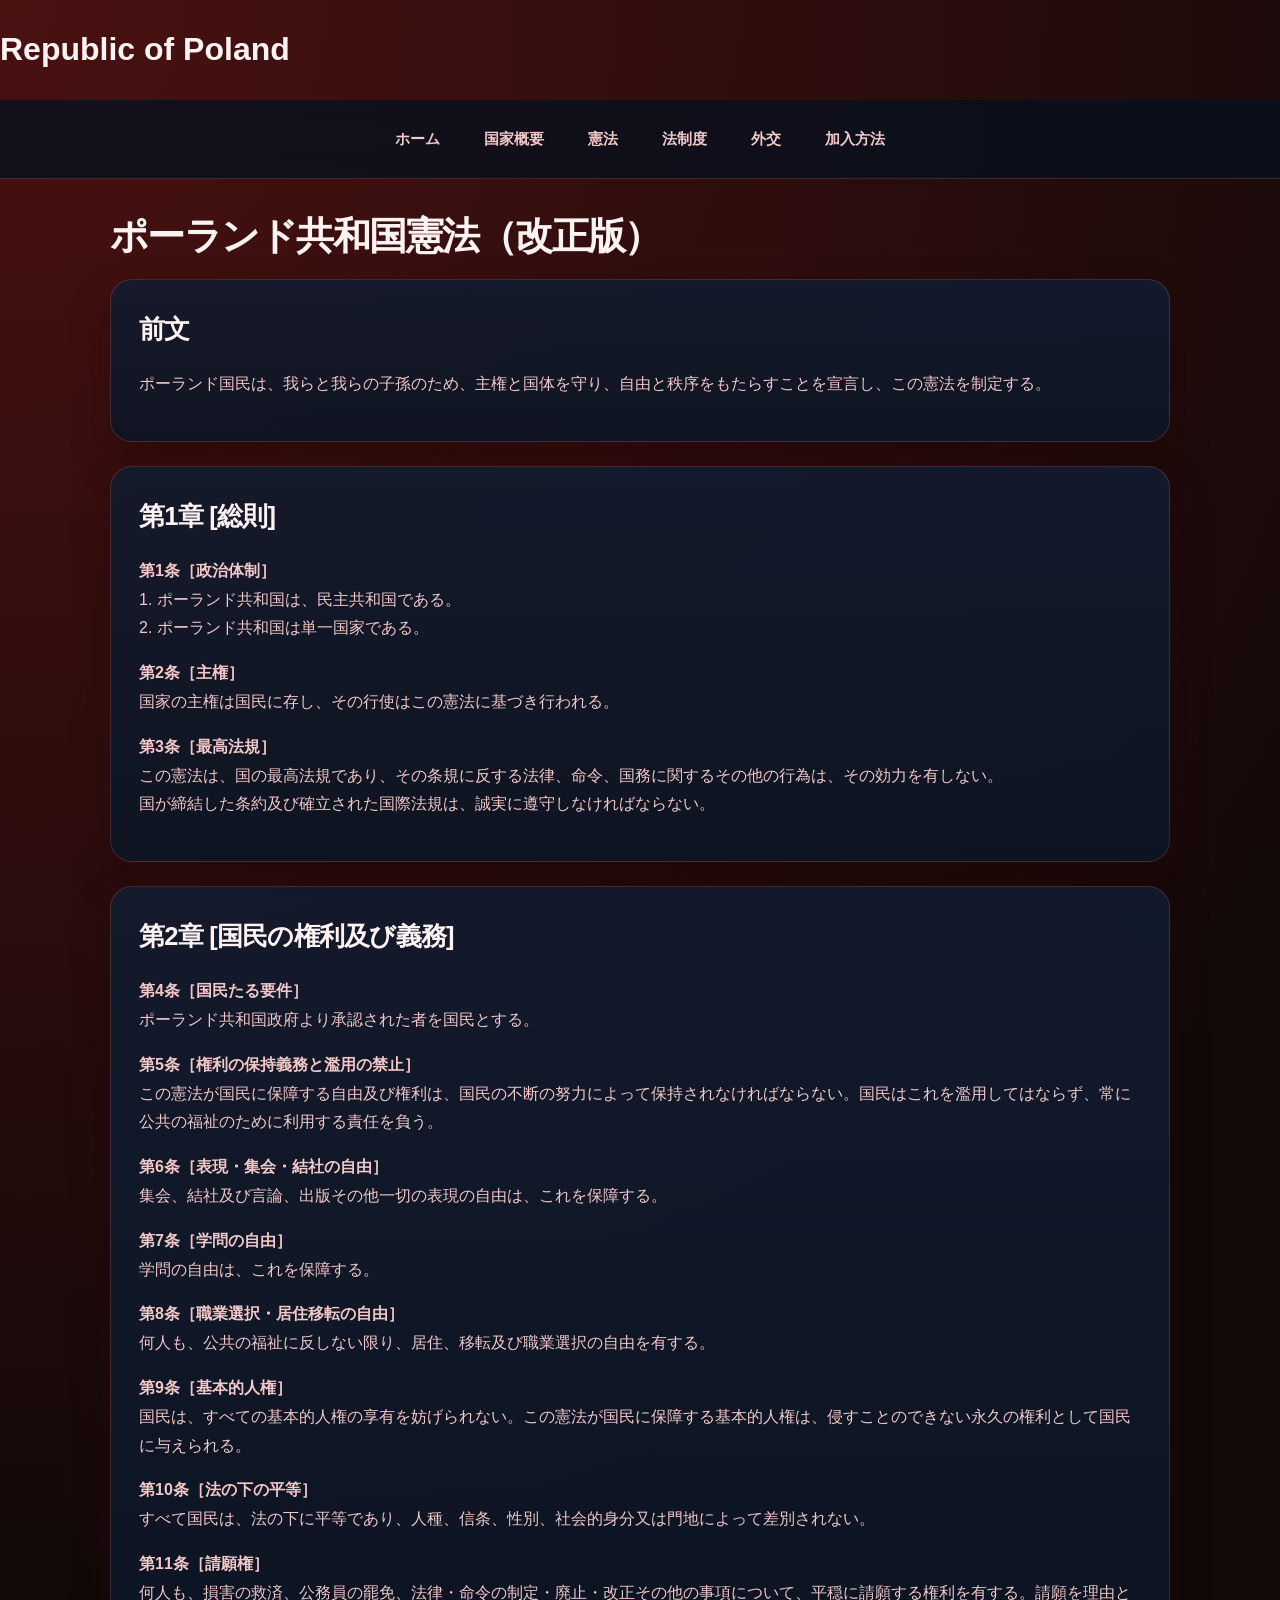
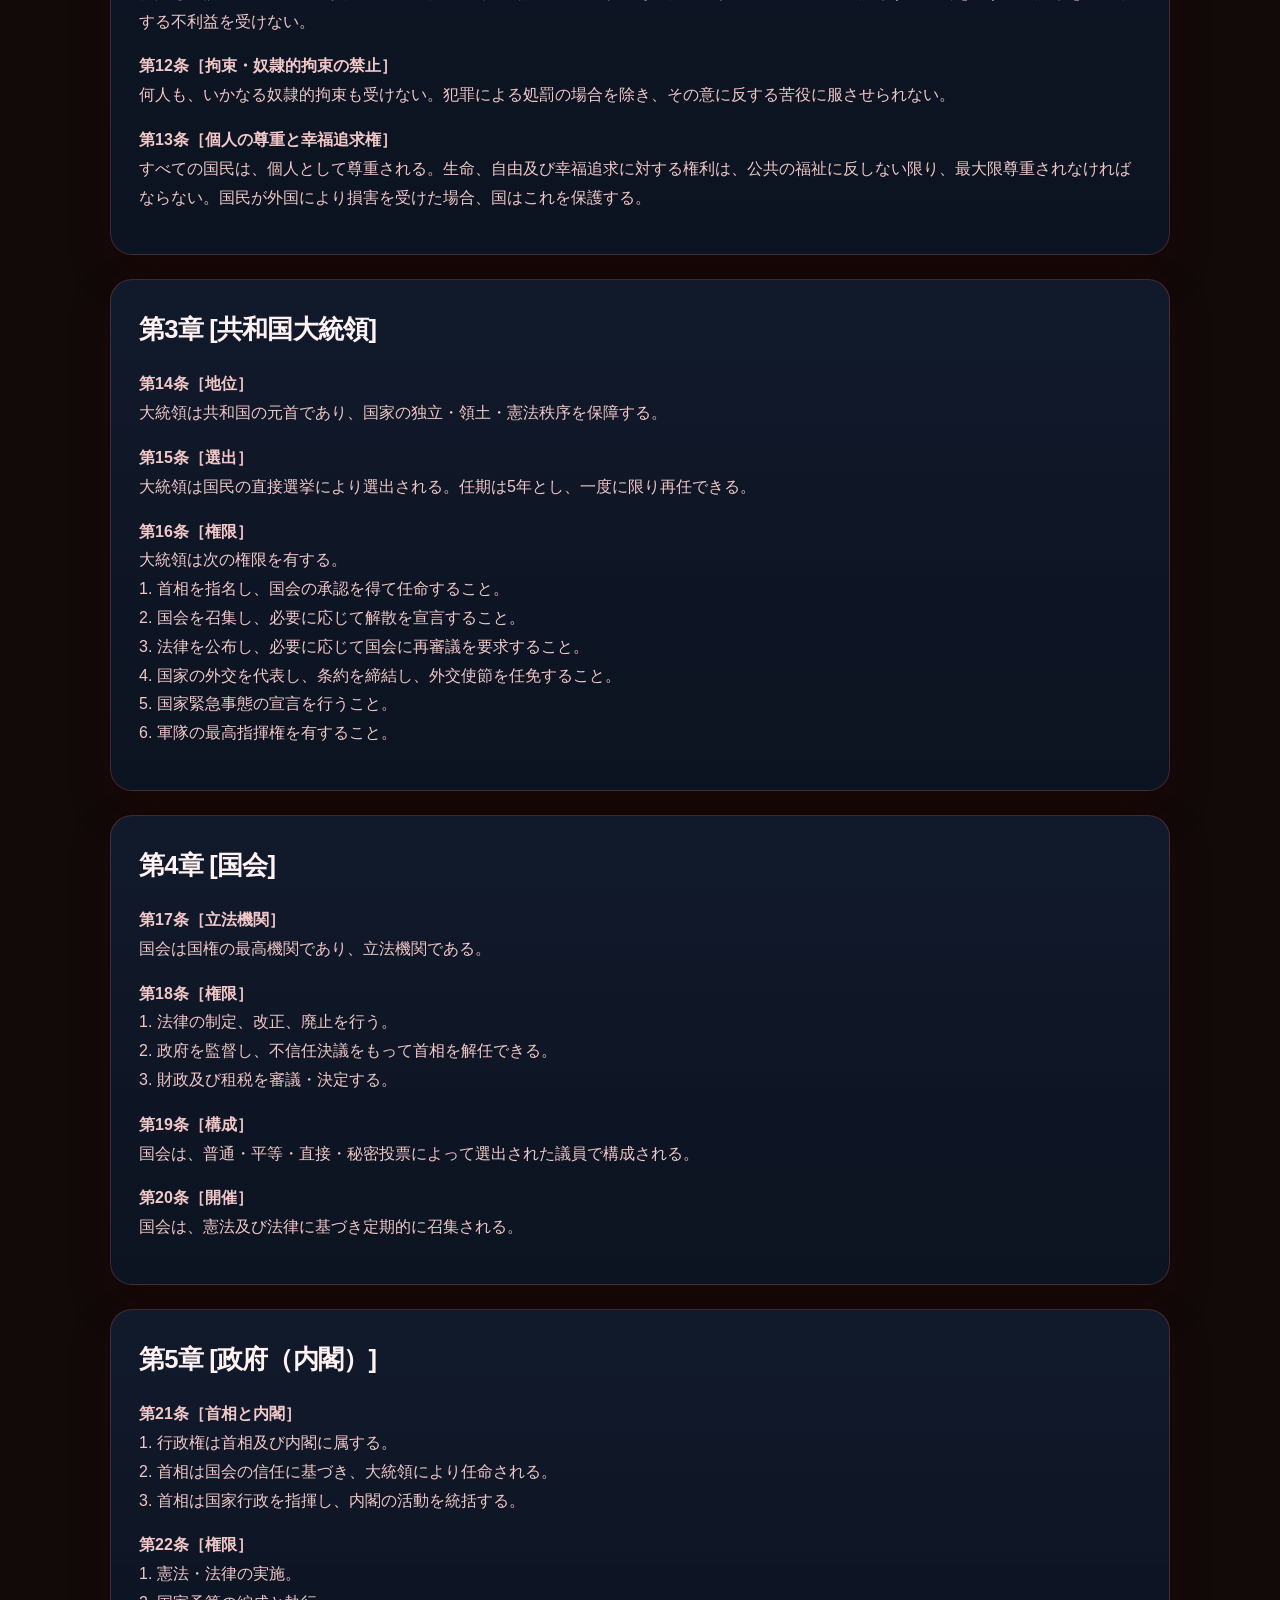
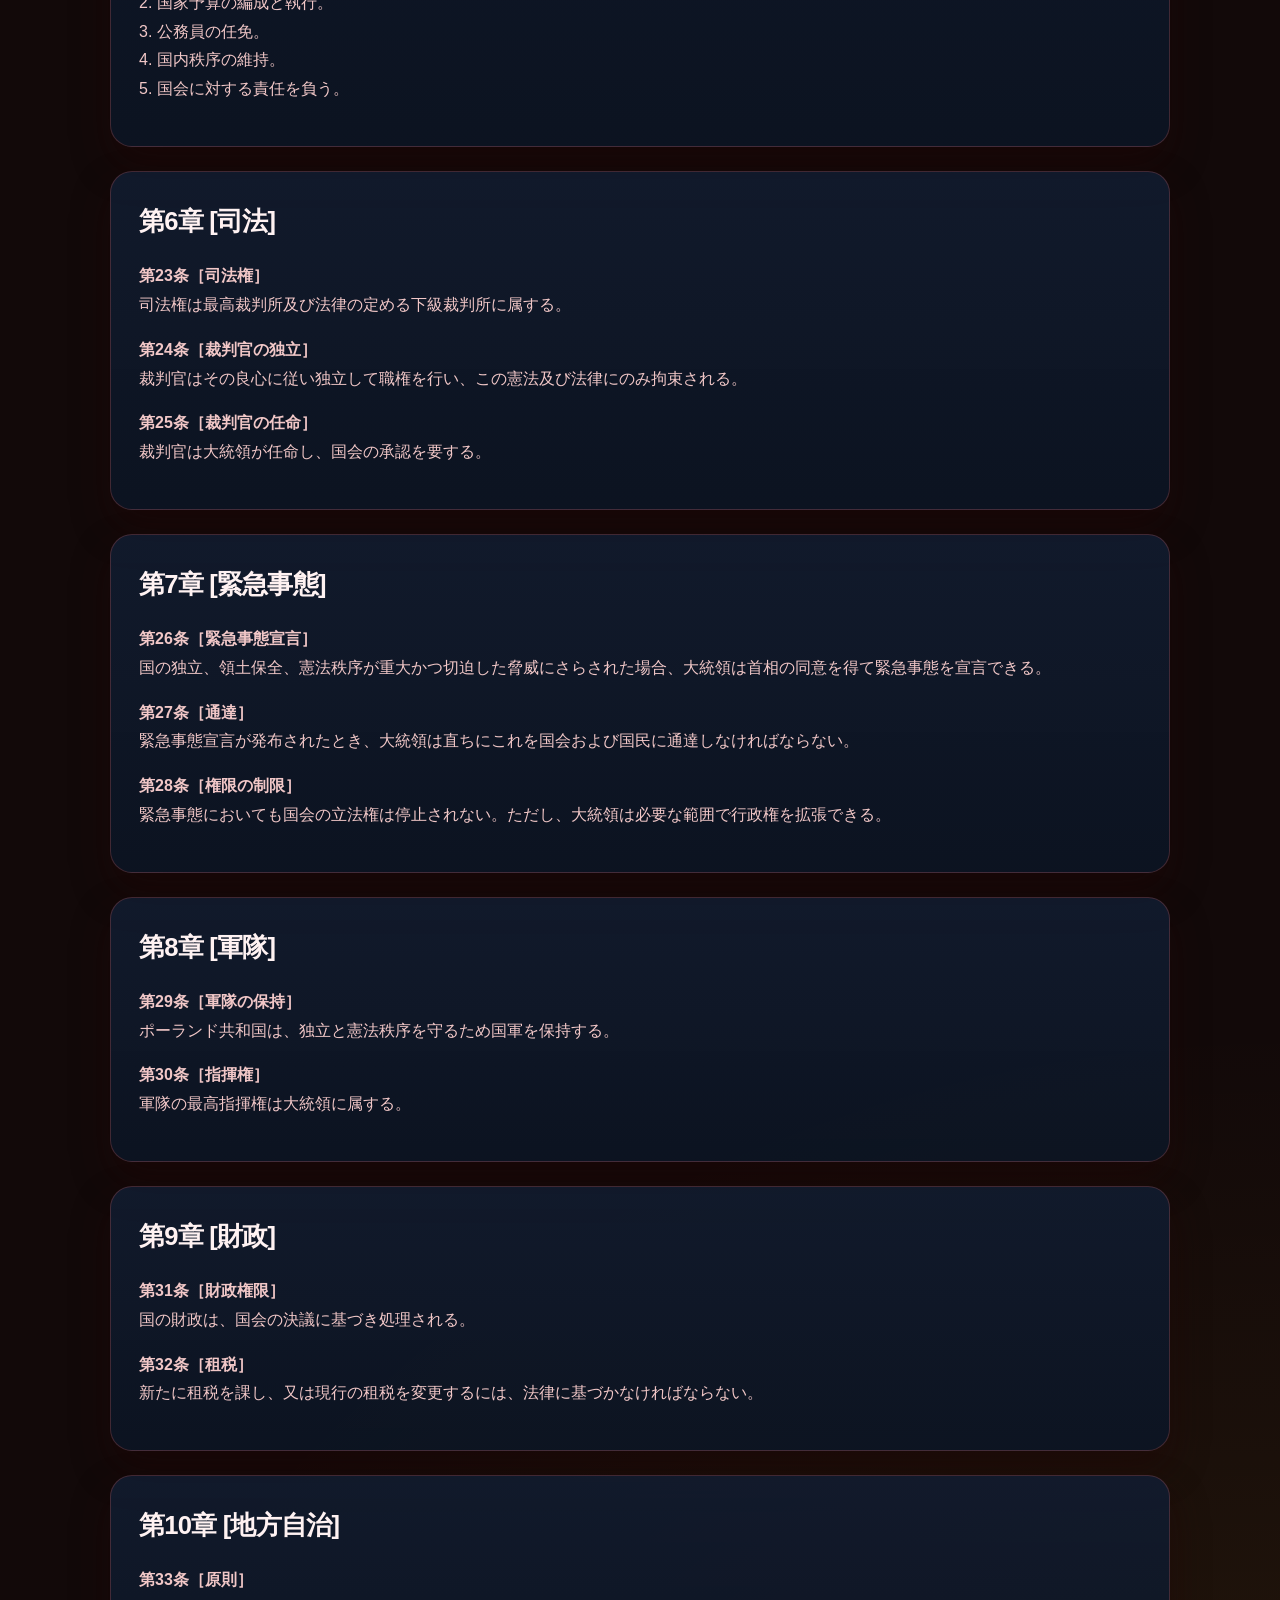
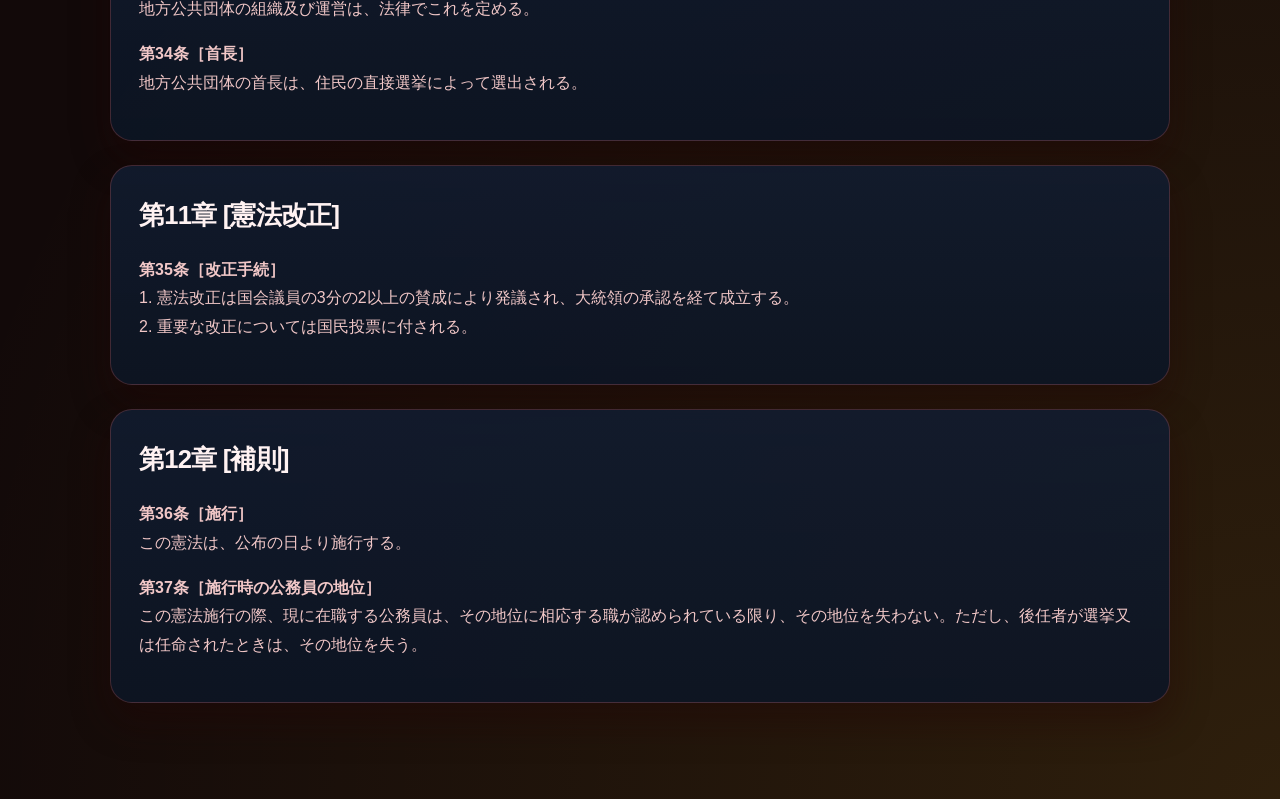
==== constitution.html @ 1cb856f2 "Add files via upload" ====
<!DOCTYPE html>
<html lang="ja">
<head>
  <meta charset="UTF-8" />
  <meta name="viewport" content="width=device-width, initial-scale=1.0" />
  <title>憲法 | Republic of Poland</title>
  <link rel="stylesheet" href="style.css" />
  <meta property="og:title" content="ポーランド共和国 憲法" />
<meta property="og:description" content="ポーランド共和国の憲法を掲載しています。" />
<meta property="og:image" content="https://kingdomofpoland.github.io/official.github.io/header.jpg" />
<meta property="og:url" content="https://kingdomofpoland.github.io/official.github.io/" />
<meta property="og:type" content="website" />

<!-- Twitter / X card -->
<meta name="twitter:card" content="summary_large_image" />
</head>
<body>
  <header>
    <h1>Republic of Poland</h1>
  </header>

  <nav>
    <ul>
      <li><a href="index.html">ホーム</a></li>
      <li><a href="overview.html">国家概要</a></li>
      <li><a href="constitution.html">憲法</a></li>
      <li><a href="law.html">法制度</a></li>
      <li><a href="diplomacy.html">外交</a></li>
      <li><a href="join.html">加入方法</a></li>
    </ul>
  </nav>
<main>
  <h2>ポーランド共和国憲法（改正版）</h2>

  <section>
    <h3>前文</h3>
    <p>ポーランド国民は、我らと我らの子孫のため、主権と国体を守り、自由と秩序をもたらすことを宣言し、この憲法を制定する。</p>
  </section>

  <section>
    <h3>第1章 [総則]</h3>
    <p><strong>第1条［政治体制］</strong><br/>
    1. ポーランド共和国は、民主共和国である。<br/>
    2. ポーランド共和国は単一国家である。</p>

    <p><strong>第2条［主権］</strong><br/>
    国家の主権は国民に存し、その行使はこの憲法に基づき行われる。</p>

    <p><strong>第3条［最高法規］</strong><br/>
    この憲法は、国の最高法規であり、その条規に反する法律、命令、国務に関するその他の行為は、その効力を有しない。<br/>
    国が締結した条約及び確立された国際法規は、誠実に遵守しなければならない。</p>
  </section>

  <section>
    <h3>第2章 [国民の権利及び義務]</h3>

    <p><strong>第4条［国民たる要件］</strong><br/>
    ポーランド共和国政府より承認された者を国民とする。</p>

    <p><strong>第5条［権利の保持義務と濫用の禁止］</strong><br/>
    この憲法が国民に保障する自由及び権利は、国民の不断の努力によって保持されなければならない。国民はこれを濫用してはならず、常に公共の福祉のために利用する責任を負う。</p>

    <p><strong>第6条［表現・集会・結社の自由］</strong><br/>
    集会、結社及び言論、出版その他一切の表現の自由は、これを保障する。</p>

    <p><strong>第7条［学問の自由］</strong><br/>
    学問の自由は、これを保障する。</p>

    <p><strong>第8条［職業選択・居住移転の自由］</strong><br/>
    何人も、公共の福祉に反しない限り、居住、移転及び職業選択の自由を有する。</p>

    <p><strong>第9条［基本的人権］</strong><br/>
    国民は、すべての基本的人権の享有を妨げられない。この憲法が国民に保障する基本的人権は、侵すことのできない永久の権利として国民に与えられる。</p>

    <p><strong>第10条［法の下の平等］</strong><br/>
    すべて国民は、法の下に平等であり、人種、信条、性別、社会的身分又は門地によって差別されない。</p>

    <p><strong>第11条［請願権］</strong><br/>
    何人も、損害の救済、公務員の罷免、法律・命令の制定・廃止・改正その他の事項について、平穏に請願する権利を有する。請願を理由とする不利益を受けない。</p>

    <p><strong>第12条［拘束・奴隷的拘束の禁止］</strong><br/>
    何人も、いかなる奴隷的拘束も受けない。犯罪による処罰の場合を除き、その意に反する苦役に服させられない。</p>

    <p><strong>第13条［個人の尊重と幸福追求権］</strong><br/>
    すべての国民は、個人として尊重される。生命、自由及び幸福追求に対する権利は、公共の福祉に反しない限り、最大限尊重されなければならない。国民が外国により損害を受けた場合、国はこれを保護する。</p>
  </section>

  <section>
    <h3>第3章 [共和国大統領]</h3>

    <p><strong>第14条［地位］</strong><br/>
    大統領は共和国の元首であり、国家の独立・領土・憲法秩序を保障する。</p>

    <p><strong>第15条［選出］</strong><br/>
    大統領は国民の直接選挙により選出される。任期は5年とし、一度に限り再任できる。</p>

    <p><strong>第16条［権限］</strong><br/>
    大統領は次の権限を有する。<br/>
    1. 首相を指名し、国会の承認を得て任命すること。<br/>
    2. 国会を召集し、必要に応じて解散を宣言すること。<br/>
    3. 法律を公布し、必要に応じて国会に再審議を要求すること。<br/>
    4. 国家の外交を代表し、条約を締結し、外交使節を任免すること。<br/>
    5. 国家緊急事態の宣言を行うこと。<br/>
    6. 軍隊の最高指揮権を有すること。</p>
  </section>

  <section>
    <h3>第4章 [国会]</h3>

    <p><strong>第17条［立法機関］</strong><br/>
    国会は国権の最高機関であり、立法機関である。</p>

    <p><strong>第18条［権限］</strong><br/>
    1. 法律の制定、改正、廃止を行う。<br/>
    2. 政府を監督し、不信任決議をもって首相を解任できる。<br/>
    3. 財政及び租税を審議・決定する。</p>

    <p><strong>第19条［構成］</strong><br/>
    国会は、普通・平等・直接・秘密投票によって選出された議員で構成される。</p>

    <p><strong>第20条［開催］</strong><br/>
    国会は、憲法及び法律に基づき定期的に召集される。</p>
  </section>

  <section>
    <h3>第5章 [政府（内閣）]</h3>

    <p><strong>第21条［首相と内閣］</strong><br/>
    1. 行政権は首相及び内閣に属する。<br/>
    2. 首相は国会の信任に基づき、大統領により任命される。<br/>
    3. 首相は国家行政を指揮し、内閣の活動を統括する。</p>

    <p><strong>第22条［権限］</strong><br/>
    1. 憲法・法律の実施。<br/>
    2. 国家予算の編成と執行。<br/>
    3. 公務員の任免。<br/>
    4. 国内秩序の維持。<br/>
    5. 国会に対する責任を負う。</p>
  </section>

  <section>
    <h3>第6章 [司法]</h3>

    <p><strong>第23条［司法権］</strong><br/>
    司法権は最高裁判所及び法律の定める下級裁判所に属する。</p>

    <p><strong>第24条［裁判官の独立］</strong><br/>
    裁判官はその良心に従い独立して職権を行い、この憲法及び法律にのみ拘束される。</p>

    <p><strong>第25条［裁判官の任命］</strong><br/>
    裁判官は大統領が任命し、国会の承認を要する。</p>
  </section>

  <section>
    <h3>第7章 [緊急事態]</h3>

    <p><strong>第26条［緊急事態宣言］</strong><br/>
    国の独立、領土保全、憲法秩序が重大かつ切迫した脅威にさらされた場合、大統領は首相の同意を得て緊急事態を宣言できる。</p>

    <p><strong>第27条［通達］</strong><br/>
    緊急事態宣言が発布されたとき、大統領は直ちにこれを国会および国民に通達しなければならない。</p>

    <p><strong>第28条［権限の制限］</strong><br/>
    緊急事態においても国会の立法権は停止されない。ただし、大統領は必要な範囲で行政権を拡張できる。</p>
  </section>

  <section>
    <h3>第8章 [軍隊]</h3>

    <p><strong>第29条［軍隊の保持］</strong><br/>
    ポーランド共和国は、独立と憲法秩序を守るため国軍を保持する。</p>

    <p><strong>第30条［指揮権］</strong><br/>
    軍隊の最高指揮権は大統領に属する。</p>
  </section>

  <section>
    <h3>第9章 [財政]</h3>

    <p><strong>第31条［財政権限］</strong><br/>
    国の財政は、国会の決議に基づき処理される。</p>

    <p><strong>第32条［租税］</strong><br/>
    新たに租税を課し、又は現行の租税を変更するには、法律に基づかなければならない。</p>
  </section>

  <section>
    <h3>第10章 [地方自治]</h3>

    <p><strong>第33条［原則］</strong><br/>
    地方公共団体の組織及び運営は、法律でこれを定める。</p>

    <p><strong>第34条［首長］</strong><br/>
    地方公共団体の首長は、住民の直接選挙によって選出される。</p>
  </section>

  <section>
    <h3>第11章 [憲法改正]</h3>

    <p><strong>第35条［改正手続］</strong><br/>
    1. 憲法改正は国会議員の3分の2以上の賛成により発議され、大統領の承認を経て成立する。<br/>
    2. 重要な改正については国民投票に付される。</p>
  </section>

  <section>
    <h3>第12章 [補則]</h3>

    <p><strong>第36条［施行］</strong><br/>
    この憲法は、公布の日より施行する。</p>

    <p><strong>第37条［施行時の公務員の地位］</strong><br/>
    この憲法施行の際、現に在職する公務員は、その地位に相応する職が認められている限り、その地位を失わない。ただし、後任者が選挙又は任命されたときは、その地位を失う。</p>
  </section>

</main>
</body>
</html>
---- style.css ----
:root {
  --bg: #120909;
  --bg-elevated: rgba(31, 12, 12, 0.82);
  --panel: rgba(35, 12, 12, 0.82);
  --panel-strong: #1d0d0d;
  --card: rgba(32, 9, 9, 0.85);
  --card-soft: rgba(220, 38, 38, 0.08);
  --text: #fff2f2;
  --muted: #f1c7c7;
  --line: rgba(248, 113, 113, 0.22);
  --primary: #dc2626;
  --primary-strong: #991b1b;
  --secondary: #ef4444;
  --accent: #f59e0b;
  --gold: #fbbf24;
  --shadow: rgba(33, 7, 7, 0.48);
  --radius: 22px;
}

* {
  box-sizing: border-box;
}

html {
  scroll-behavior: smooth;
}

body {
  margin: 0;
  font-family: "Noto Sans JP", "Hiragino Kaku Gothic ProN", Meiryo, sans-serif;
  background:
    radial-gradient(circle at top left, rgba(220, 38, 38, 0.28), transparent 28%),
    radial-gradient(circle at bottom right, rgba(251, 191, 36, 0.12), transparent 24%),
    var(--bg);
  color: var(--text);
  line-height: 1.8;
}

a {
  color: inherit;
}

img {
  max-width: 100%;
  display: block;
}

header.hero {
  position: relative;
  min-height: 440px;
  display: grid;
  place-items: center;
  overflow: hidden;
  background:
    linear-gradient(135deg, rgba(25, 5, 5, 0.78), rgba(72, 9, 9, 0.45)),
    linear-gradient(120deg, rgba(220, 38, 38, 0.52), rgba(127, 29, 29, 0.36)),
    url("https://images.unsplash.com/photo-1518546305927-5a555bb7020d?auto=format&fit=crop&w=1600&q=80") center/cover no-repeat;
}

header.hero::before {
  content: "";
  position: absolute;
  inset: 0;
  background: linear-gradient(180deg, rgba(6, 11, 19, 0.15), rgba(6, 11, 19, 0.8));
}

.hero-content {
  position: relative;
  z-index: 1;
  width: min(1100px, calc(100% - 40px));
  text-align: center;
  padding: 72px 20px 80px;
}

.eyebrow {
  display: inline-block;
  padding: 0.45rem 0.9rem;
  border: 1px solid rgba(255, 255, 255, 0.18);
  border-radius: 999px;
  background: rgba(15, 23, 42, 0.35);
  backdrop-filter: blur(8px);
  color: #d7e6ff;
  letter-spacing: 0.12em;
  font-size: 0.7rem;
  text-transform: uppercase;
  margin-bottom: 18px;
}

header.hero h1 {
  margin: 0;
  font-size: clamp(2.5rem, 5vw, 5.4rem);
  line-height: 1.05;
  letter-spacing: -0.04em;
  text-shadow: 0 10px 30px rgba(0, 0, 0, 0.45);
}

.subheading {
  margin: 18px auto 0;
  max-width: 700px;
  font-size: clamp(1rem, 2vw, 1.2rem);
  color: rgba(237, 244, 255, 0.8);
}

.hero-actions {
  display: flex;
  justify-content: center;
  gap: 16px;
  flex-wrap: wrap;
  margin-top: 24px;
}

nav {
  position: sticky;
  top: 0;
  z-index: 100;
  background: rgba(7, 17, 31, 0.8);
  backdrop-filter: blur(16px);
  border-bottom: 1px solid var(--line);
}

nav ul {
  list-style: none;
  margin: 0 auto;
  padding: 14px 20px;
  display: flex;
  flex-wrap: wrap;
  justify-content: center;
  gap: 10px;
  max-width: 1100px;
}

nav li {
  display: inline-flex;
}

nav a {
  text-decoration: none;
  color: var(--muted);
  font-weight: 700;
  font-size: 0.95rem;
  padding: 10px 16px;
  border-radius: 999px;
  transition: 0.25s ease;
  border: 1px solid transparent;
}

nav a:hover,
nav a:focus-visible {
  background: rgba(220, 38, 38, 0.18);
  color: var(--text);
  border-color: rgba(248, 113, 113, 0.35);
}

main {
  max-width: 1100px;
  margin: 0 auto;
  padding: 34px 20px 72px;
}

main h2 {
  margin: 0 0 20px;
  color: var(--text);
  font-size: clamp(2rem, 3vw, 2.9rem);
  line-height: 1.2;
  letter-spacing: -0.04em;
}

main h3 {
  margin: 0 0 18px;
  font-size: clamp(1.3rem, 2vw, 1.8rem);
  letter-spacing: -0.03em;
}

main h4 {
  margin: 0 0 10px;
  font-size: 1.08rem;
}

section {
  background: linear-gradient(180deg, rgba(17, 28, 48, 0.88), rgba(12, 21, 36, 0.9));
  border: 1px solid var(--line);
  border-radius: var(--radius);
  box-shadow: 0 18px 38px var(--shadow);
  padding: 26px 28px;
  margin-bottom: 24px;
}

section p,
section li,
section strong,
section span {
  color: var(--muted);
}

.grid-3 {
  display: grid;
  grid-template-columns: repeat(auto-fit, minmax(220px, 1fr));
  gap: 20px;
}

.card,
.stat-card {
  background: linear-gradient(180deg, rgba(19, 31, 53, 0.95), rgba(15, 23, 42, 0.9));
  border: 1px solid rgba(148, 163, 184, 0.18);
  border-radius: 18px;
  padding: 20px 18px;
  box-shadow: inset 0 1px 0 rgba(255, 255, 255, 0.03);
}

.card p,
.stat-card p,
.card li,
.stat-card li {
  margin: 0;
}

.stat {
  display: block;
  margin-top: 10px;
  font-size: clamp(1.8rem, 3vw, 2.3rem);
  font-weight: 800;
  color: #f8fafc;
}

.news-list {
  list-style: none;
  margin: 0;
  padding: 0;
  display: grid;
  gap: 12px;
}

.news-list li {
  display: flex;
  gap: 12px;
  align-items: baseline;
  padding: 12px 14px;
  background: rgba(148, 163, 184, 0.06);
  border: 1px solid rgba(148, 163, 184, 0.14);
  border-radius: 14px;
}

.news-list li::before {
  content: "✦";
  color: var(--gold);
  font-size: 1.1rem;
}

.button,
.button-large {
  display: inline-flex;
  align-items: center;
  justify-content: center;
  border-radius: 999px;
  padding: 0.9rem 1.35rem;
  text-decoration: none;
  font-weight: 800;
  transition: transform 0.2s ease, box-shadow 0.2s ease, background 0.2s ease;
  border: 1px solid transparent;
}

.button:hover,
.button-large:hover {
  transform: translateY(-2px);
  box-shadow: 0 10px 20px rgba(124, 58, 237, 0.28);
}

.button {
  background: linear-gradient(135deg, var(--primary), var(--secondary));
  color: #fff;
}

.button-large {
  background: linear-gradient(135deg, #fbbf24, #f59e0b);
  color: #1f120d;
}

.button:hover,
.button-large:hover {
  box-shadow: 0 12px 24px rgba(220, 38, 38, 0.35);
}

.button.secondary,
.button-large.secondary {
  background: transparent;
  color: var(--text);
  border-color: rgba(148, 163, 184, 0.28);
}

ul {
  padding-left: 1.2rem;
}

pre {
  margin: 0;
  overflow-x: auto;
  background: rgba(15, 23, 42, 0.92);
  border: 1px solid var(--line);
  border-radius: 18px;
  padding: 18px 20px;
  color: #dbeafe;
  white-space: pre-wrap;
  word-break: break-word;
  font-size: 0.92rem;
  line-height: 1.8;
}

footer {
  text-align: center;
  padding: 28px 20px 40px;
  color: var(--muted);
  background: rgba(8, 15, 26, 0.9);
  border-top: 1px solid var(--line);
}

@media (max-width: 768px) {
  header.hero {
    min-height: 340px;
  }

  .hero-content {
    padding-top: 48px;
  }

  nav ul {
    justify-content: flex-start;
    overflow-x: auto;
    white-space: nowrap;
  }

  nav li {
    flex: 0 0 auto;
  }

  main {
    padding-left: 14px;
    padding-right: 14px;
  }

  section {
    padding: 22px 18px;
  }

  .grid-3 {
    grid-template-columns: 1fr;
  }
}

@media (max-width: 480px) {
  .hero-actions {
    flex-direction: column;
  }

  .button,
  .button-large {
    width: 100%;
  }

  nav a {
    padding: 9px 12px;
    font-size: 0.82rem;
  }

  main h2 {
    font-size: 1.7rem;
  }

  section p,
  section li,
  section strong {
    font-size: 0.95rem;
  }
}
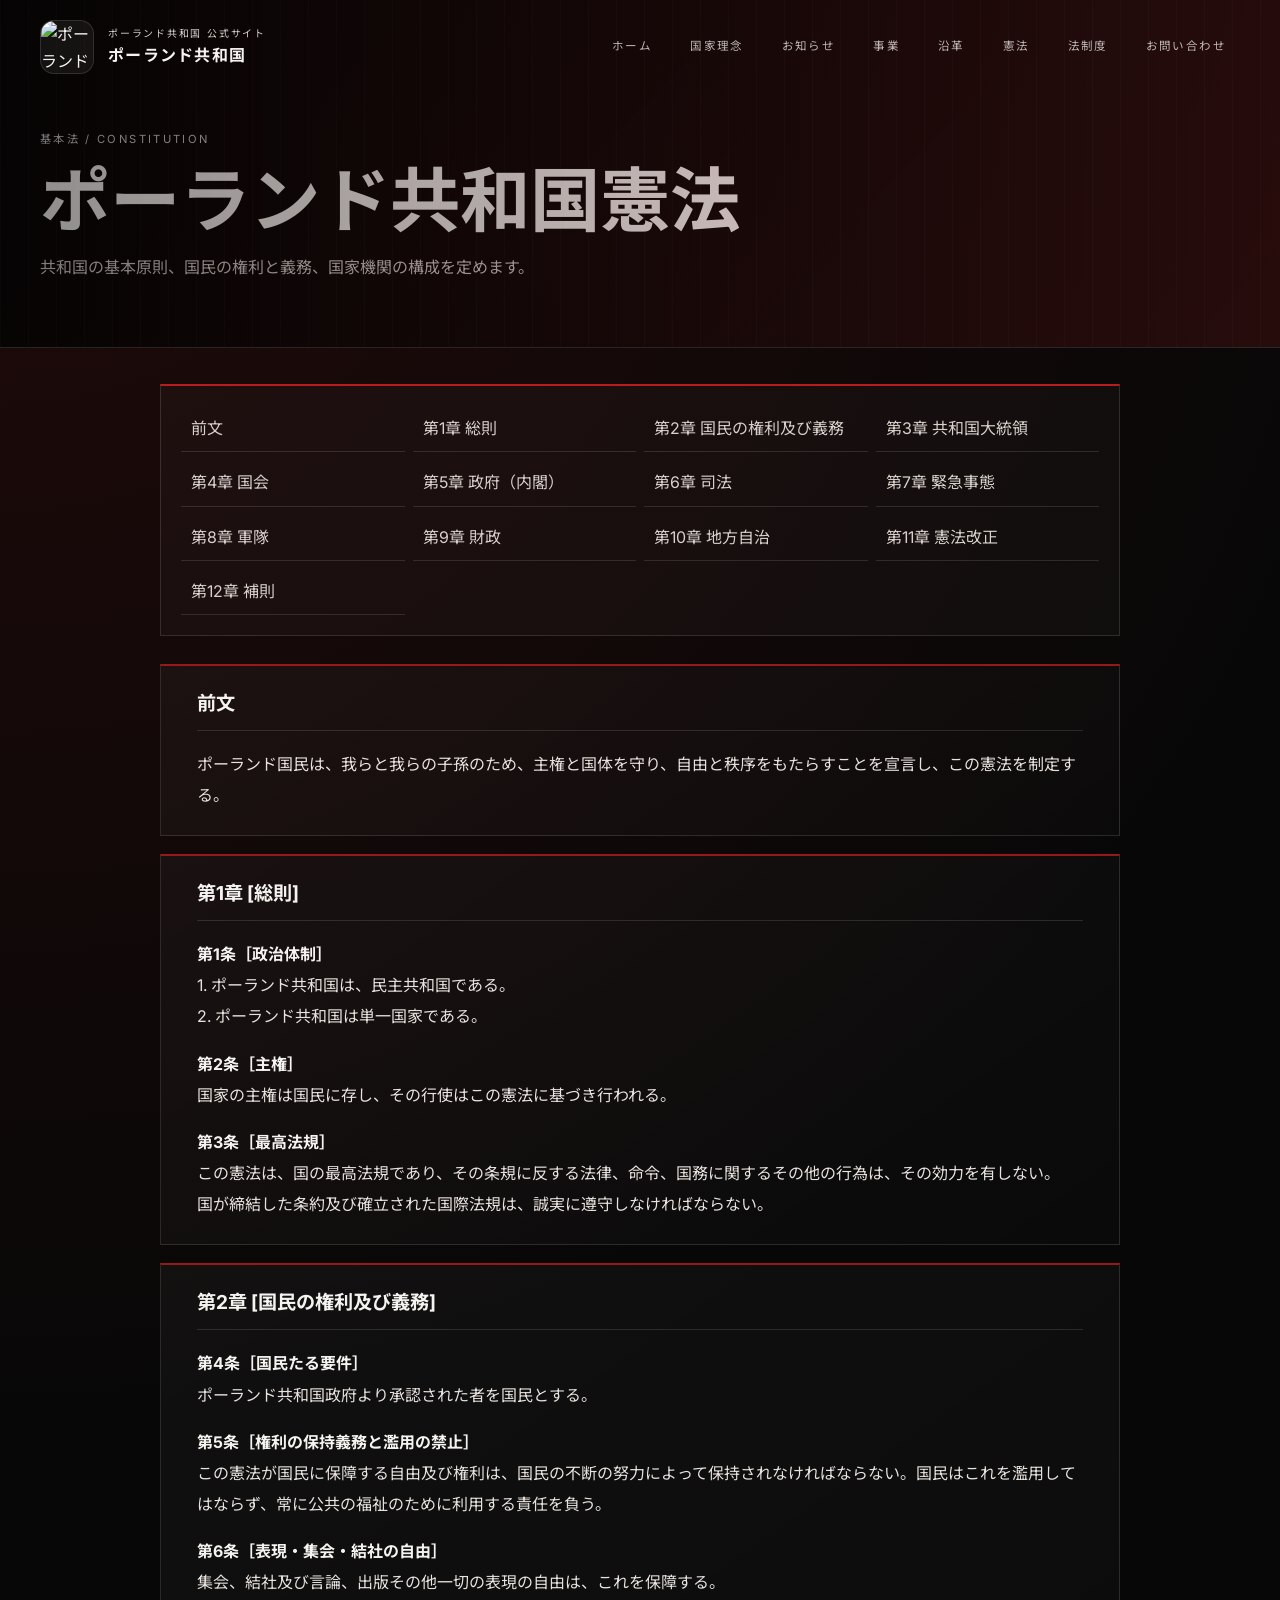
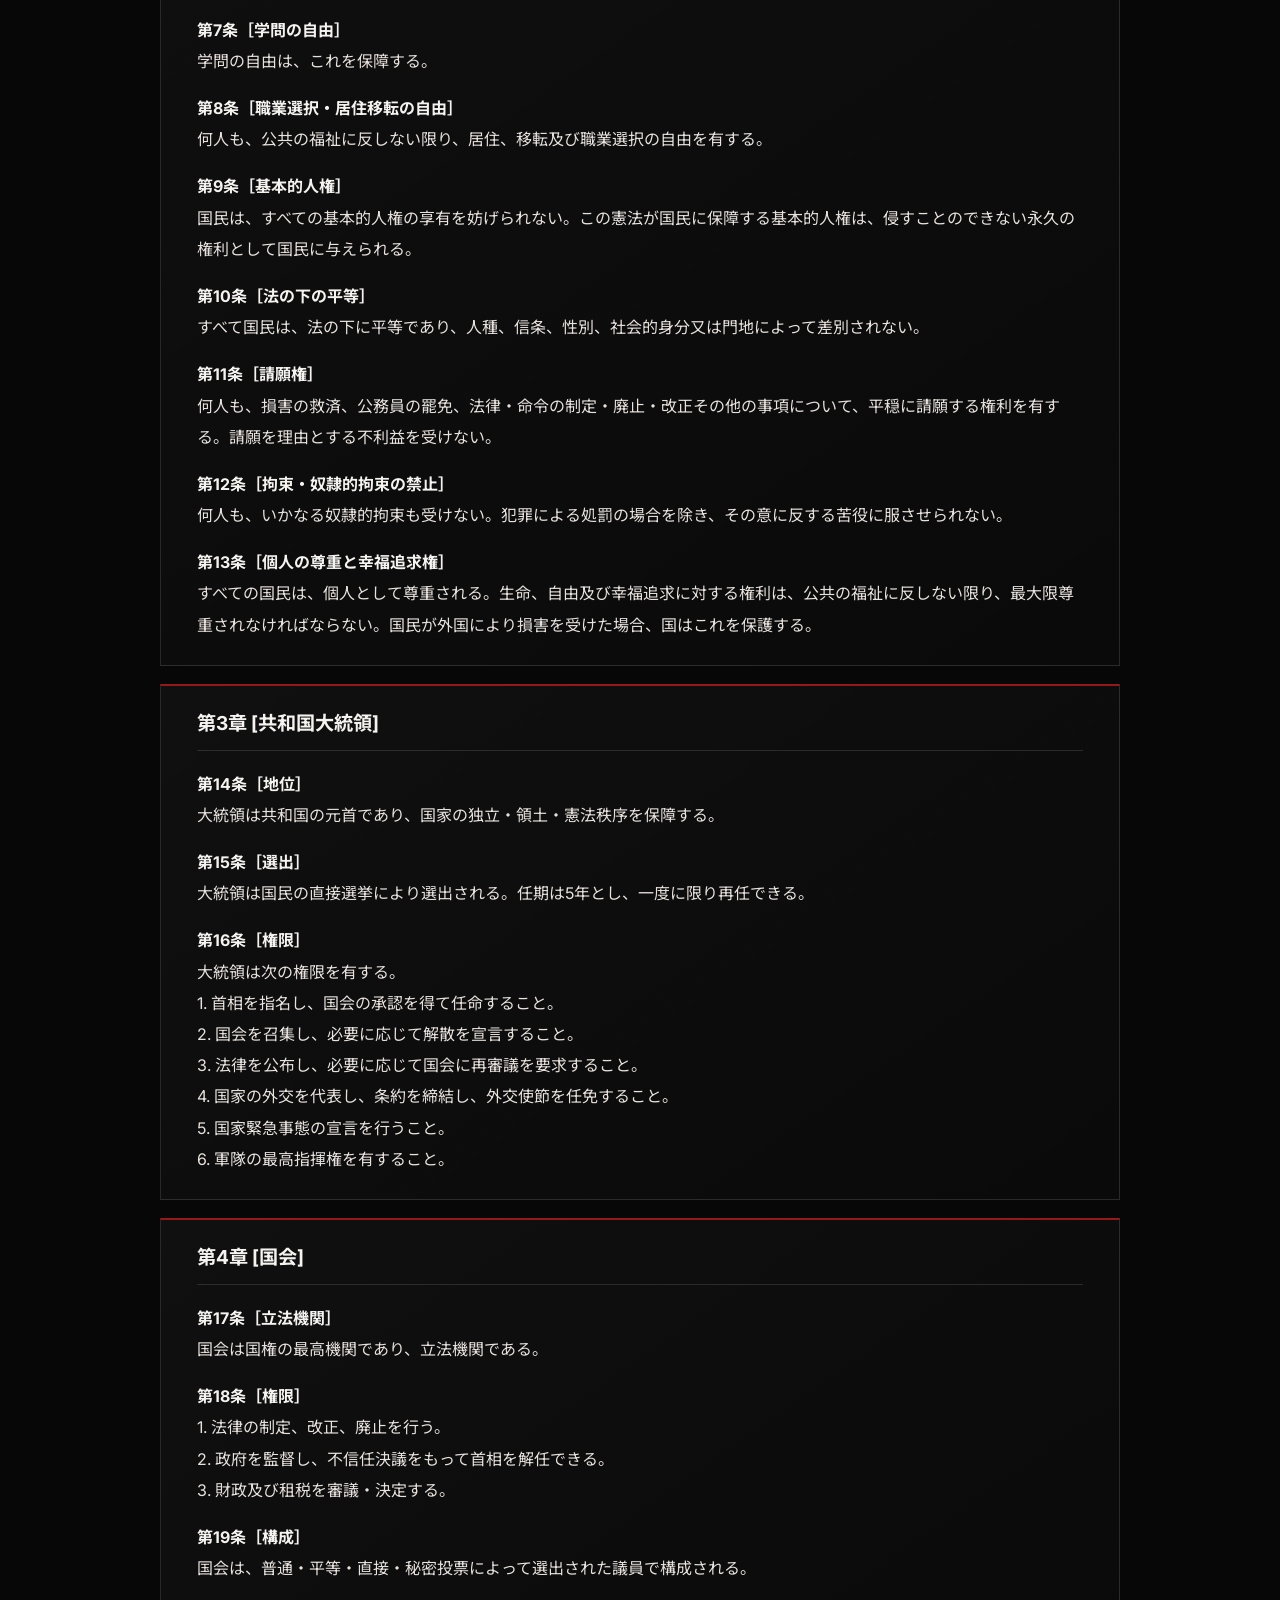
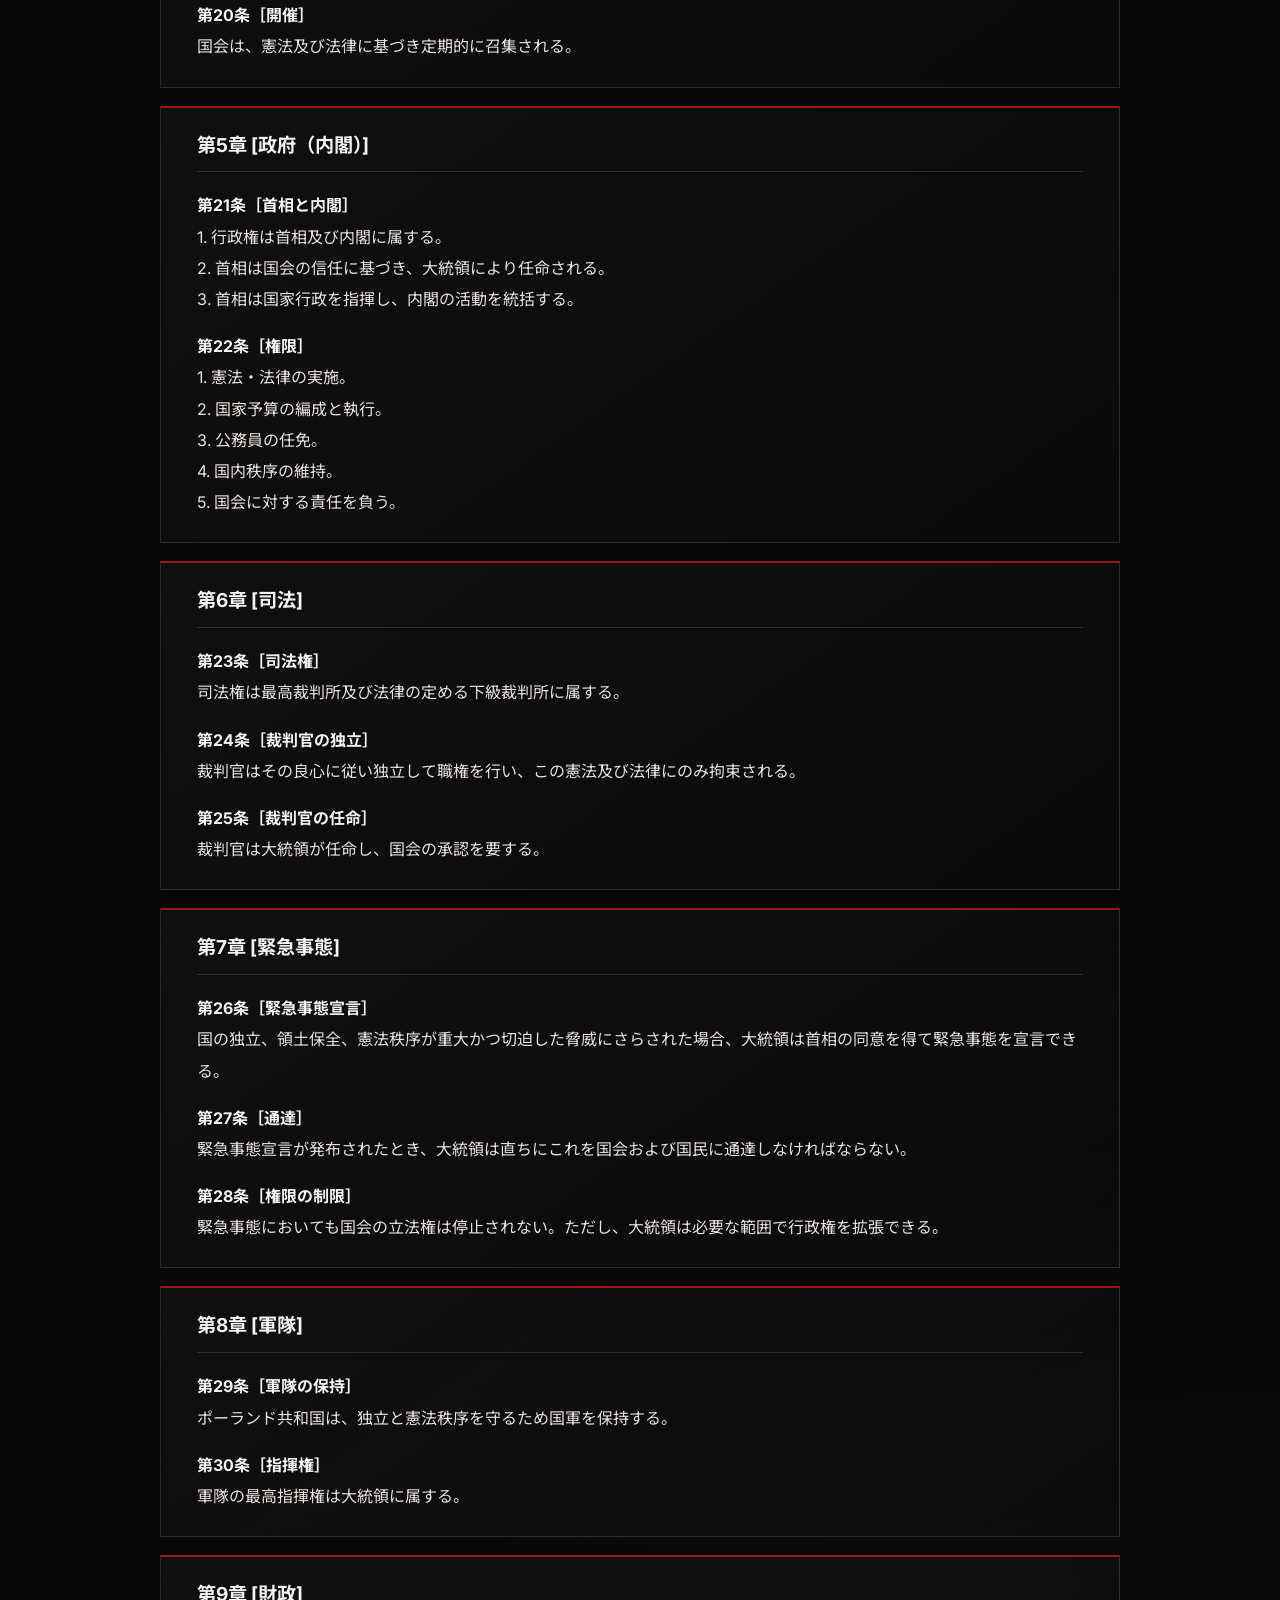
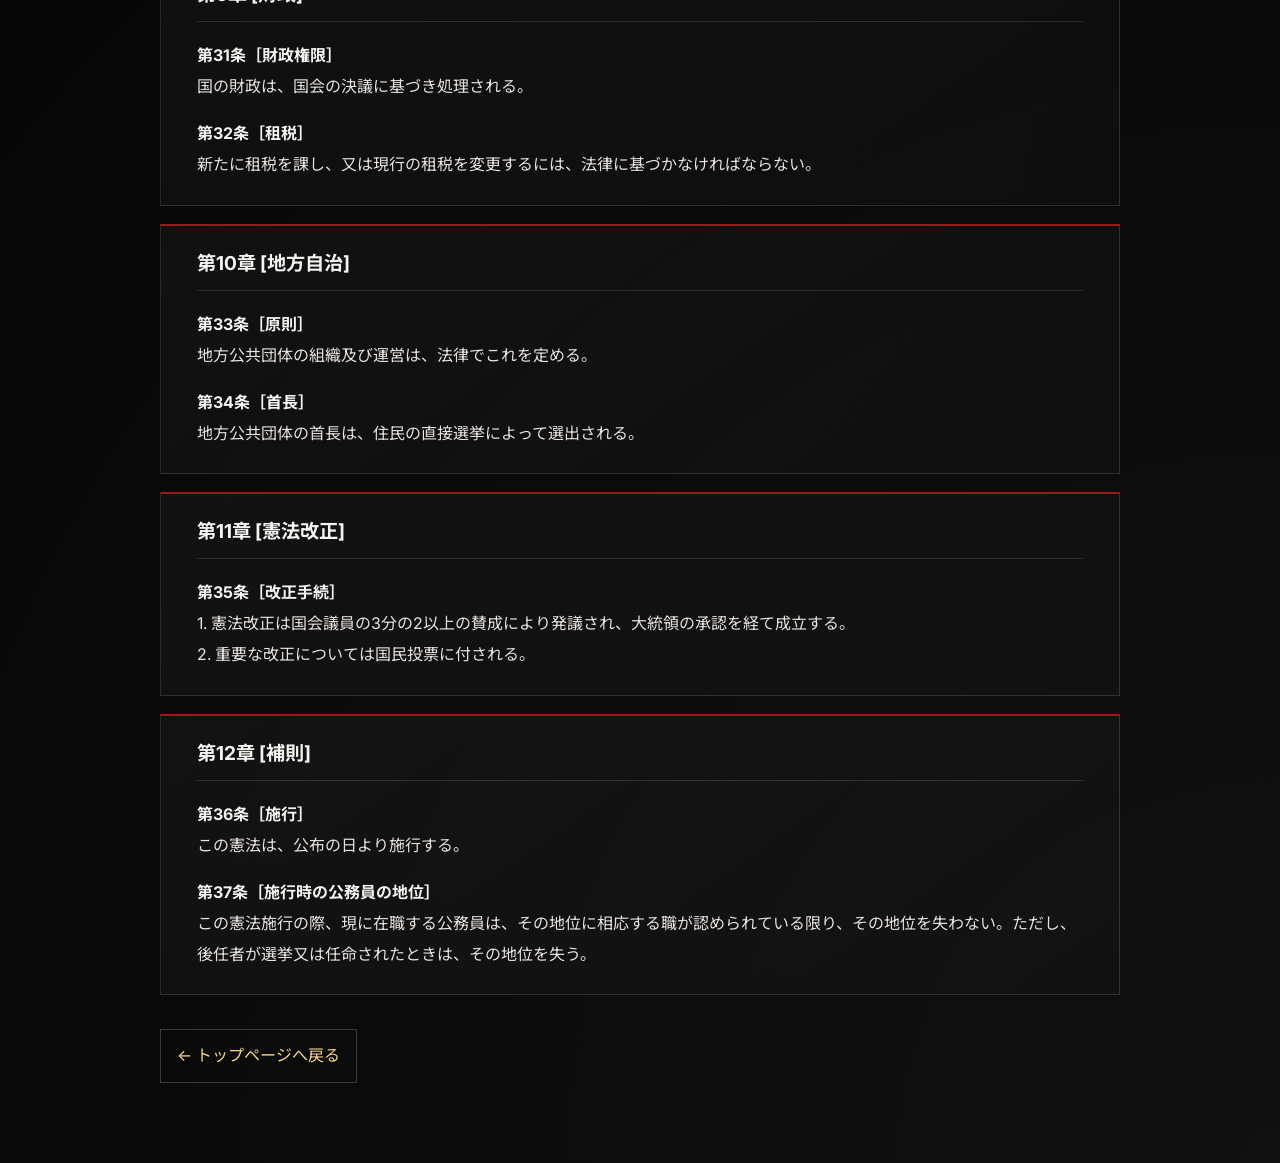
==== commit f3f91622: "Add files via upload" ====
--- a/constitution.html
+++ b/constitution.html
@@ -3,8 +3,12 @@
 <head>
   <meta charset="UTF-8" />
   <meta name="viewport" content="width=device-width, initial-scale=1.0" />
-  <title>憲法 | Republic of Poland</title>
+  <meta name="description" content="ポーランド共和国憲法。国家の基本原則、市民の権利、政府機関について定めています。" />
+  <title>憲法 | ポーランド共和国</title>
   <link rel="stylesheet" href="style.css" />
+  <link rel="preconnect" href="https://fonts.googleapis.com" />
+  <link rel="preconnect" href="https://fonts.gstatic.com" crossorigin />
+  <link href="https://fonts.googleapis.com/css2?family=Inter:wght@400;500;600;700;800;900&family=Noto+Sans+JP:wght@400;500;700;800;900&display=swap" rel="stylesheet" />
   <meta property="og:title" content="ポーランド共和国 憲法" />
 <meta property="og:description" content="ポーランド共和国の憲法を掲載しています。" />
 <meta property="og:image" content="https://kingdomofpoland.github.io/official.github.io/header.jpg" />
@@ -15,30 +19,54 @@
 <meta name="twitter:card" content="summary_large_image" />
 </head>
 <body>
-  <header>
-    <h1>Republic of Poland</h1>
+  <header class="site-header document-header">
+    <div class="topbar">
+      <a class="brand-wrap" href="index.html">
+        <img src="flag.png" alt="ポーランド共和国の国旗" class="brand-mark" />
+        <span><span class="brand-kicker">ポーランド共和国 公式サイト</span><strong class="brand-name">ポーランド共和国</strong></span>
+      </a>
+      <button class="nav-toggle" aria-label="メニューを開く" aria-expanded="false"><span></span><span></span><span></span></button>
+      <nav class="main-nav" aria-label="メインナビゲーション">
+        <a href="index.html#home">ホーム</a>
+        <a href="index.html#overview">国家理念</a>
+        <a href="index.html#news">お知らせ</a>
+        <a href="index.html#projects">事業</a>
+        <a href="index.html#history">沿革</a>
+        <a href="constitution.html" class="is-active" aria-current="page">憲法</a>
+        <a href="law.html">法制度</a>
+        <a href="index.html#contact">お問い合わせ</a>
+      </nav>
+    </div>
+    <div class="document-hero">
+      <span class="eyebrow">基本法 / CONSTITUTION</span>
+      <h1>ポーランド共和国憲法</h1>
+      <p>共和国の基本原則、国民の権利と義務、国家機関の構成を定めます。</p>
+    </div>
   </header>
-
-  <nav>
-    <ul>
-      <li><a href="index.html">ホーム</a></li>
-      <li><a href="overview.html">国家概要</a></li>
-      <li><a href="constitution.html">憲法</a></li>
-      <li><a href="law.html">法制度</a></li>
-      <li><a href="diplomacy.html">外交</a></li>
-      <li><a href="join.html">加入方法</a></li>
-    </ul>
+<main class="document-main document-content">
+  <nav class="document-toc" aria-label="憲法の章一覧">
+    <a href="#preamble">前文</a>
+    <a href="#chapter-1">第1章 総則</a>
+    <a href="#chapter-2">第2章 国民の権利及び義務</a>
+    <a href="#chapter-3">第3章 共和国大統領</a>
+    <a href="#chapter-4">第4章 国会</a>
+    <a href="#chapter-5">第5章 政府（内閣）</a>
+    <a href="#chapter-6">第6章 司法</a>
+    <a href="#chapter-7">第7章 緊急事態</a>
+    <a href="#chapter-8">第8章 軍隊</a>
+    <a href="#chapter-9">第9章 財政</a>
+    <a href="#chapter-10">第10章 地方自治</a>
+    <a href="#chapter-11">第11章 憲法改正</a>
+    <a href="#chapter-12">第12章 補則</a>
   </nav>
-<main>
-  <h2>ポーランド共和国憲法（改正版）</h2>
-
-  <section>
+
+  <section id="preamble">
     <h3>前文</h3>
     <p>ポーランド国民は、我らと我らの子孫のため、主権と国体を守り、自由と秩序をもたらすことを宣言し、この憲法を制定する。</p>
   </section>
 
   <section>
-    <h3>第1章 [総則]</h3>
+    <h3 id="chapter-1">第1章 [総則]</h3>
     <p><strong>第1条［政治体制］</strong><br/>
     1. ポーランド共和国は、民主共和国である。<br/>
     2. ポーランド共和国は単一国家である。</p>
@@ -52,7 +80,7 @@
   </section>
 
   <section>
-    <h3>第2章 [国民の権利及び義務]</h3>
+    <h3 id="chapter-2">第2章 [国民の権利及び義務]</h3>
 
     <p><strong>第4条［国民たる要件］</strong><br/>
     ポーランド共和国政府より承認された者を国民とする。</p>
@@ -86,7 +114,7 @@
   </section>
 
   <section>
-    <h3>第3章 [共和国大統領]</h3>
+    <h3 id="chapter-3">第3章 [共和国大統領]</h3>
 
     <p><strong>第14条［地位］</strong><br/>
     大統領は共和国の元首であり、国家の独立・領土・憲法秩序を保障する。</p>
@@ -105,7 +133,7 @@
   </section>
 
   <section>
-    <h3>第4章 [国会]</h3>
+    <h3 id="chapter-4">第4章 [国会]</h3>
 
     <p><strong>第17条［立法機関］</strong><br/>
     国会は国権の最高機関であり、立法機関である。</p>
@@ -123,7 +151,7 @@
   </section>
 
   <section>
-    <h3>第5章 [政府（内閣）]</h3>
+    <h3 id="chapter-5">第5章 [政府（内閣）]</h3>
 
     <p><strong>第21条［首相と内閣］</strong><br/>
     1. 行政権は首相及び内閣に属する。<br/>
@@ -139,7 +167,7 @@
   </section>
 
   <section>
-    <h3>第6章 [司法]</h3>
+    <h3 id="chapter-6">第6章 [司法]</h3>
 
     <p><strong>第23条［司法権］</strong><br/>
     司法権は最高裁判所及び法律の定める下級裁判所に属する。</p>
@@ -152,7 +180,7 @@
   </section>
 
   <section>
-    <h3>第7章 [緊急事態]</h3>
+    <h3 id="chapter-7">第7章 [緊急事態]</h3>
 
     <p><strong>第26条［緊急事態宣言］</strong><br/>
     国の独立、領土保全、憲法秩序が重大かつ切迫した脅威にさらされた場合、大統領は首相の同意を得て緊急事態を宣言できる。</p>
@@ -165,7 +193,7 @@
   </section>
 
   <section>
-    <h3>第8章 [軍隊]</h3>
+    <h3 id="chapter-8">第8章 [軍隊]</h3>
 
     <p><strong>第29条［軍隊の保持］</strong><br/>
     ポーランド共和国は、独立と憲法秩序を守るため国軍を保持する。</p>
@@ -175,7 +203,7 @@
   </section>
 
   <section>
-    <h3>第9章 [財政]</h3>
+    <h3 id="chapter-9">第9章 [財政]</h3>
 
     <p><strong>第31条［財政権限］</strong><br/>
     国の財政は、国会の決議に基づき処理される。</p>
@@ -185,7 +213,7 @@
   </section>
 
   <section>
-    <h3>第10章 [地方自治]</h3>
+    <h3 id="chapter-10">第10章 [地方自治]</h3>
 
     <p><strong>第33条［原則］</strong><br/>
     地方公共団体の組織及び運営は、法律でこれを定める。</p>
@@ -195,7 +223,7 @@
   </section>
 
   <section>
-    <h3>第11章 [憲法改正]</h3>
+    <h3 id="chapter-11">第11章 [憲法改正]</h3>
 
     <p><strong>第35条［改正手続］</strong><br/>
     1. 憲法改正は国会議員の3分の2以上の賛成により発議され、大統領の承認を経て成立する。<br/>
@@ -203,7 +231,7 @@
   </section>
 
   <section>
-    <h3>第12章 [補則]</h3>
+    <h3 id="chapter-12">第12章 [補則]</h3>
 
     <p><strong>第36条［施行］</strong><br/>
     この憲法は、公布の日より施行する。</p>
@@ -212,6 +240,8 @@
     この憲法施行の際、現に在職する公務員は、その地位に相応する職が認められている限り、その地位を失わない。ただし、後任者が選挙又は任命されたときは、その地位を失う。</p>
   </section>
 
+  <a class="document-back" href="index.html">← トップページへ戻る</a>
 </main>
+<script src="script.js"></script>
 </body>
 </html>
--- a/style.css
+++ b/style.css
@@ -1,20 +1,20 @@
 :root {
-  --bg: #120909;
-  --bg-elevated: rgba(31, 12, 12, 0.82);
-  --panel: rgba(35, 12, 12, 0.82);
-  --panel-strong: #1d0d0d;
-  --card: rgba(32, 9, 9, 0.85);
-  --card-soft: rgba(220, 38, 38, 0.08);
-  --text: #fff2f2;
-  --muted: #f1c7c7;
-  --line: rgba(248, 113, 113, 0.22);
-  --primary: #dc2626;
-  --primary-strong: #991b1b;
-  --secondary: #ef4444;
-  --accent: #f59e0b;
-  --gold: #fbbf24;
-  --shadow: rgba(33, 7, 7, 0.48);
-  --radius: 22px;
+  --bg: #070707;
+  --bg-soft: #121212;
+  --panel: #151515;
+  --panel-alt: #1b1b1b;
+  --text: #f5f3f0;
+  --muted: #d7d0cb;
+  --line: rgba(255, 255, 255, 0.12);
+  --line-strong: rgba(255, 255, 255, 0.2);
+  --primary: #b91c1c;
+  --primary-strong: #7f1d1d;
+  --primary-soft: rgba(185, 28, 28, 0.12);
+  --accent: #e5d5b3;
+  --accent-strong: #f5d98b;
+  --shadow: rgba(0, 0, 0, 0.32);
+  --radius: 24px;
+  --max-width: 1200px;
 }
 
 * {
@@ -27,347 +27,1004 @@
 
 body {
   margin: 0;
-  font-family: "Noto Sans JP", "Hiragino Kaku Gothic ProN", Meiryo, sans-serif;
+  font-family: "Inter", "Noto Sans JP", sans-serif;
   background:
-    radial-gradient(circle at top left, rgba(220, 38, 38, 0.28), transparent 28%),
-    radial-gradient(circle at bottom right, rgba(251, 191, 36, 0.12), transparent 24%),
+    radial-gradient(circle at top left, rgba(185, 28, 28, 0.15), transparent 24%),
+    radial-gradient(circle at bottom right, rgba(255, 255, 255, 0.04), transparent 28%),
     var(--bg);
   color: var(--text);
-  line-height: 1.8;
+  line-height: 1.7;
 }
 
 a {
   color: inherit;
+  text-decoration: none;
 }
 
 img {
+  display: block;
   max-width: 100%;
-  display: block;
-}
-
-header.hero {
+}
+
+button {
+  font: inherit;
+}
+
+.site-header {
   position: relative;
-  min-height: 440px;
-  display: grid;
-  place-items: center;
   overflow: hidden;
   background:
-    linear-gradient(135deg, rgba(25, 5, 5, 0.78), rgba(72, 9, 9, 0.45)),
-    linear-gradient(120deg, rgba(220, 38, 38, 0.52), rgba(127, 29, 29, 0.36)),
-    url("https://images.unsplash.com/photo-1518546305927-5a555bb7020d?auto=format&fit=crop&w=1600&q=80") center/cover no-repeat;
-}
-
-header.hero::before {
+    linear-gradient(135deg, rgba(6, 6, 6, 0.88), rgba(22, 10, 10, 0.78)),
+    url("header.jpg") center/cover no-repeat;
+  border-bottom: 1px solid var(--line);
+}
+
+.site-header::before {
   content: "";
   position: absolute;
   inset: 0;
-  background: linear-gradient(180deg, rgba(6, 11, 19, 0.15), rgba(6, 11, 19, 0.8));
-}
-
-.hero-content {
+  background:
+    linear-gradient(90deg, rgba(0, 0, 0, 0.42), rgba(185, 28, 28, 0.12)),
+    repeating-linear-gradient(
+      90deg,
+      rgba(255, 255, 255, 0.025),
+      rgba(255, 255, 255, 0.025) 1px,
+      transparent 1px,
+      transparent 28px
+    );
+}
+
+.topbar,
+.hero,
+.section-wrap,
+.site-footer {
   position: relative;
   z-index: 1;
-  width: min(1100px, calc(100% - 40px));
-  text-align: center;
-  padding: 72px 20px 80px;
-}
-
-.eyebrow {
+}
+
+.topbar {
+  width: min(var(--max-width), calc(100% - 32px));
+  margin: 0 auto;
+  display: flex;
+  align-items: center;
+  justify-content: space-between;
+  padding: 20px 0 10px;
+}
+
+.brand-wrap {
+  display: flex;
+  align-items: center;
+  gap: 14px;
+}
+
+.brand-mark {
+  width: 54px;
+  height: 54px;
+  border-radius: 14px;
+  border: 1px solid var(--line);
+  object-fit: cover;
+  background: rgba(255, 255, 255, 0.06);
+}
+
+.brand-kicker {
+  display: block;
+  font-size: 0.62rem;
+  letter-spacing: 0.18em;
+  color: var(--muted);
+}
+
+.brand-name {
+  font-size: 1rem;
+  letter-spacing: 0.08em;
+}
+
+.main-nav {
+  display: flex;
+  align-items: center;
+  gap: 10px;
+  flex-wrap: wrap;
+  justify-content: flex-end;
+}
+
+.main-nav a {
+  position: relative;
+  padding: 10px 14px;
+  font-size: 0.72rem;
+  letter-spacing: 0.12em;
+  color: rgba(245, 243, 240, 0.74);
+  transition: color 0.2s ease, background 0.2s ease;
+}
+
+.main-nav a::after {
+  content: "";
+  position: absolute;
+  left: 12px;
+  right: 12px;
+  bottom: 6px;
+  height: 1px;
+  background: var(--accent-strong);
+  transform: scaleX(0);
+  transform-origin: left;
+  transition: transform 0.25s ease;
+}
+
+.main-nav a:hover,
+.main-nav a.is-active {
+  color: var(--text);
+}
+
+.main-nav a:hover::after,
+.main-nav a.is-active::after {
+  transform: scaleX(1);
+}
+
+.nav-toggle {
+  display: none;
+  width: 46px;
+  height: 46px;
+  border-radius: 12px;
+  border: 1px solid var(--line);
+  background: rgba(255, 255, 255, 0.02);
+  padding: 12px 10px;
+  cursor: pointer;
+}
+
+.nav-toggle span {
+  display: block;
+  width: 100%;
+  height: 2px;
+  background: var(--text);
+  margin: 5px 0;
+  border-radius: 6px;
+}
+
+.hero {
+  width: min(var(--max-width), calc(100% - 32px));
+  margin: 0 auto;
+  display: grid;
+  grid-template-columns: 1.2fr 0.8fr;
+  align-items: center;
+  gap: 40px;
+  min-height: 640px;
+  padding: 56px 0 80px;
+}
+
+.hero-copy {
+  max-width: 680px;
+}
+
+.eyebrow,
+.section-kicker,
+.footer-kicker {
   display: inline-block;
-  padding: 0.45rem 0.9rem;
-  border: 1px solid rgba(255, 255, 255, 0.18);
-  border-radius: 999px;
-  background: rgba(15, 23, 42, 0.35);
-  backdrop-filter: blur(8px);
-  color: #d7e6ff;
-  letter-spacing: 0.12em;
+  margin-bottom: 18px;
   font-size: 0.7rem;
-  text-transform: uppercase;
-  margin-bottom: 18px;
-}
-
-header.hero h1 {
+  letter-spacing: 0.21em;
+  color: rgba(255, 255, 255, 0.8);
+  text-transform: uppercase;
+}
+
+.hero h1 {
   margin: 0;
-  font-size: clamp(2.5rem, 5vw, 5.4rem);
-  line-height: 1.05;
-  letter-spacing: -0.04em;
-  text-shadow: 0 10px 30px rgba(0, 0, 0, 0.45);
-}
-
-.subheading {
-  margin: 18px auto 0;
-  max-width: 700px;
-  font-size: clamp(1rem, 2vw, 1.2rem);
-  color: rgba(237, 244, 255, 0.8);
+  font-size: clamp(3.4rem, 7vw, 7rem);
+  line-height: 0.9;
+  letter-spacing: -0.07em;
+  font-weight: 900;
+  text-transform: uppercase;
+}
+
+.lead {
+  margin: 20px 0 0;
+  font-size: clamp(1.1rem, 2vw, 1.5rem);
+  color: var(--accent-strong);
+  letter-spacing: 0.08em;
+  text-transform: uppercase;
+}
+
+.hero-text {
+  color: rgba(255, 255, 255, 0.82);
+  max-width: 560px;
+  margin: 18px 0 0;
+  font-size: 1.02rem;
 }
 
 .hero-actions {
   display: flex;
-  justify-content: center;
   gap: 16px;
   flex-wrap: wrap;
-  margin-top: 24px;
-}
-
-nav {
-  position: sticky;
-  top: 0;
-  z-index: 100;
-  background: rgba(7, 17, 31, 0.8);
-  backdrop-filter: blur(16px);
+  margin-top: 26px;
+}
+
+.button {
+  display: inline-flex;
+  align-items: center;
+  justify-content: center;
+  padding: 15px 22px;
+  border-radius: 999px;
+  border: 1px solid var(--line-strong);
+  font-size: 0.74rem;
+  letter-spacing: 0.14em;
+  text-transform: uppercase;
+  transition: transform 0.2s ease, border-color 0.2s ease, background 0.2s ease;
+}
+
+.button.primary {
+  background: linear-gradient(135deg, var(--primary), var(--primary-strong));
+  border-color: transparent;
+}
+
+.button.secondary {
+  background: rgba(255, 255, 255, 0.02);
+}
+
+.button:hover {
+  transform: translateY(-2px);
+}
+
+.hero-visual {
+  display: flex;
+  justify-content: center;
+}
+
+.visual-panel {
+  width: min(100%, 430px);
+  padding: 22px;
+  border: 1px solid var(--line);
+  background: rgba(12, 12, 12, 0.52);
+  backdrop-filter: blur(12px);
+  box-shadow: 0 25px 40px var(--shadow);
+  border-radius: 28px;
+}
+
+.visual-header {
+  display: flex;
+  justify-content: space-between;
+  align-items: center;
+  margin-bottom: 16px;
+  color: var(--muted);
+  font-size: 0.7rem;
+  letter-spacing: 0.12em;
+  text-transform: uppercase;
+}
+
+.visual-flag {
+  display: block;
+  width: 100%;
+  height: auto;
+  aspect-ratio: 640 / 426;
+  object-fit: contain;
+  border-radius: 12px;
+  border: 1px solid var(--line);
+}
+
+.visual-stats {
+  display: grid;
+  grid-template-columns: repeat(3, 1fr);
+  gap: 12px;
+  margin-top: 18px;
+}
+
+.visual-stats > div {
+  padding-top: 16px;
+  border-top: 1px solid var(--line);
+}
+
+.stat-label {
+  display: block;
+  font-size: 0.62rem;
+  letter-spacing: 0.14em;
+  text-transform: uppercase;
+  color: var(--muted);
+  margin-bottom: 8px;
+}
+
+.visual-stats strong {
+  font-size: 0.95rem;
+}
+
+.section-wrap {
+  width: min(var(--max-width), calc(100% - 32px));
+  margin: 0 auto 28px;
+  padding: 28px 0 0;
+}
+
+.section-heading {
+  margin-bottom: 26px;
+}
+
+.section-heading.row {
+  display: flex;
+  align-items: end;
+  justify-content: space-between;
+  gap: 18px;
+}
+
+.section-heading h2 {
+  margin: 0;
+  font-size: clamp(2.2rem, 4vw, 4rem);
+  letter-spacing: -0.06em;
+  line-height: 0.96;
+}
+
+.inline-link {
+  display: inline-block;
+  color: var(--accent-strong);
+  letter-spacing: 0.08em;
+  text-transform: uppercase;
+  font-size: 0.7rem;
+}
+
+.overview-grid {
+  display: grid;
+  grid-template-columns: 1.3fr 0.7fr;
+  gap: 30px;
+  align-items: stretch;
+}
+
+.editorial {
+  border-top: 1px solid var(--line);
+  padding-top: 20px;
+}
+
+.editorial-copy {
+  padding: 8px 0;
+}
+
+.editorial-copy p {
+  color: #e9e3de;
+  font-size: 1.02rem;
+  margin: 0 0 18px;
+  max-width: 680px;
+}
+
+.feature-column {
+  display: grid;
+  gap: 14px;
+}
+
+.mini-feature {
+  border: 1px solid var(--line);
+  border-radius: 18px;
+  padding: 18px 18px 22px;
+  background: rgba(255, 255, 255, 0.02);
+}
+
+.mini-label {
+  display: block;
+  margin-bottom: 10px;
+  font-size: 0.65rem;
+  letter-spacing: 0.16em;
+  color: var(--muted);
+  text-transform: uppercase;
+}
+
+.mini-feature strong {
+  font-size: 1.2rem;
+  letter-spacing: -0.04em;
+}
+
+.gov-grid,
+.news-grid,
+.project-grid {
+  display: grid;
+  gap: 18px;
+}
+
+.gov-grid {
+  grid-template-columns: repeat(4, minmax(0, 1fr));
+}
+
+.card-panel {
+  padding: 24px 20px;
+  border-radius: 20px;
+  border: 1px solid var(--line);
+  background: linear-gradient(180deg, rgba(255, 255, 255, 0.02), rgba(255, 255, 255, 0.01));
+  min-height: 210px;
+}
+
+.card-panel .meta {
+  font-size: 0.7rem;
+  letter-spacing: 0.14em;
+  text-transform: uppercase;
+  color: rgba(245, 217, 139, 0.9);
+}
+
+.card-panel h3 {
+  margin: 14px 0 10px;
+  font-size: clamp(1.2rem, 2vw, 1.7rem);
+  letter-spacing: -0.05em;
+}
+
+.card-panel p {
+  margin: 0;
+  color: var(--muted);
+}
+
+.news-grid {
+  grid-template-columns: repeat(3, minmax(0, 1fr));
+}
+
+.news-card {
+  border-radius: 20px;
+  border: 1px solid var(--line);
+  padding: 22px 20px 18px;
+  background: rgba(255, 255, 255, 0.02);
+  display: flex;
+  flex-direction: column;
+  min-height: 220px;
+}
+
+.news-card .date {
+  display: inline-block;
+  font-size: 0.72rem;
+  letter-spacing: 0.14em;
+  color: var(--accent-strong);
+  text-transform: uppercase;
+}
+
+.news-card .tag {
+  display: inline-block;
+  margin-top: 14px;
+  padding: 7px 10px;
+  width: fit-content;
+  border-radius: 999px;
+  font-size: 0.64rem;
+  letter-spacing: 0.12em;
+  text-transform: uppercase;
+  border: 1px solid var(--line);
+  color: var(--muted);
+}
+
+.news-card h3 {
+  font-size: 1.35rem;
+  margin: 18px 0 10px;
+  letter-spacing: -0.05em;
+}
+
+.news-card p {
+  margin: 0 0 18px;
+  color: var(--muted);
+}
+
+.news-card a {
+  margin-top: auto;
+  color: var(--accent-strong);
+  font-size: 0.74rem;
+  letter-spacing: 0.12em;
+  text-transform: uppercase;
+}
+
+.project-grid {
+  grid-template-columns: repeat(2, minmax(0, 1fr));
+}
+
+.project-card {
+  position: relative;
+  overflow: hidden;
+  min-height: 360px;
+  border-radius: 22px;
+  background: linear-gradient(180deg, rgba(255, 255, 255, 0.06), rgba(255, 255, 255, 0.02));
+  border: 1px solid var(--line);
+  box-shadow: 0 20px 24px var(--shadow);
+}
+
+.project-visual {
+  position: relative;
+  height: 220px;
   border-bottom: 1px solid var(--line);
-}
-
-nav ul {
-  list-style: none;
+  background:
+    linear-gradient(145deg, rgba(185, 28, 28, 0.12), rgba(255, 255, 255, 0.03)),
+    linear-gradient(120deg, #1a1a1a, #292929);
+}
+
+.project-visual::before,
+.project-visual::after {
+  content: "";
+  position: absolute;
+  inset: auto 0 0 0;
+}
+
+.project-visual::before {
+  height: 52%;
+  background: repeating-linear-gradient(
+    90deg,
+    rgba(255, 255, 255, 0.06),
+    rgba(255, 255, 255, 0.06) 2px,
+    transparent 2px,
+    transparent 20px
+  );
+}
+
+.project-visual::after {
+  height: 70%;
+  inset: auto 0 0 0;
+  background: linear-gradient(180deg, transparent 0%, rgba(0, 0, 0, 0.28) 100%);
+}
+
+.project-card:nth-child(2) .project-visual {
+  background:
+    linear-gradient(145deg, rgba(185, 28, 28, 0.16), rgba(255, 255, 255, 0.03)),
+    linear-gradient(120deg, #141414, #262626);
+}
+
+.project-card:nth-child(3) .project-visual {
+  background:
+    linear-gradient(145deg, rgba(245, 217, 139, 0.1), rgba(255, 255, 255, 0.04)),
+    linear-gradient(120deg, #171717, #272727);
+}
+
+.project-card:nth-child(4) .project-visual {
+  background:
+    linear-gradient(145deg, rgba(185, 28, 28, 0.18), rgba(255, 255, 255, 0.02)),
+    linear-gradient(120deg, #101010, #242424);
+}
+
+.project-body {
+  padding: 20px 20px 22px;
+}
+
+.project-body .meta {
+  display: block;
+  font-size: 0.68rem;
+  letter-spacing: 0.14em;
+  text-transform: uppercase;
+  color: var(--accent-strong);
+}
+
+.project-body h3 {
+  margin: 12px 0 8px;
+  font-size: 1.7rem;
+  letter-spacing: -0.05em;
+}
+
+.project-body p {
+  margin: 0;
+  color: var(--muted);
+}
+
+.timeline {
+  position: relative;
+  padding-left: 18px;
+  border-left: 1px solid var(--line);
+}
+
+.timeline-item {
+  position: relative;
+  margin-bottom: 26px;
+  padding-left: 24px;
+}
+
+.timeline-item::before {
+  content: "";
+  position: absolute;
+  left: -30px;
+  top: 8px;
+  width: 12px;
+  height: 12px;
+  border-radius: 50%;
+  background: linear-gradient(135deg, var(--accent-strong), var(--primary));
+  box-shadow: 0 0 0 4px rgba(185, 28, 28, 0.18);
+}
+
+.timeline-item .year {
+  display: inline-block;
+  margin-bottom: 8px;
+  font-size: 0.7rem;
+  letter-spacing: 0.16em;
+  color: var(--accent-strong);
+  text-transform: uppercase;
+}
+
+.timeline-item h3 {
+  margin: 0 0 6px;
+  font-size: 1.4rem;
+  letter-spacing: -0.04em;
+}
+
+.timeline-item p {
+  margin: 0;
+  max-width: 700px;
+  color: var(--muted);
+}
+
+.document-links {
+  display: grid;
+  grid-template-columns: repeat(2, minmax(0, 1fr));
+  gap: 16px;
+}
+
+.document-link {
+  position: relative;
+  display: grid;
+  gap: 8px;
+  min-height: 150px;
+  align-content: center;
+  padding: 24px 60px 24px 24px;
+  border: 1px solid var(--line);
+  border-left: 3px solid var(--primary);
+  background: linear-gradient(110deg, rgba(185, 28, 28, 0.12), rgba(255, 255, 255, 0.02));
+  transition: border-color 0.2s ease, background 0.2s ease, transform 0.2s ease;
+}
+
+.document-link:hover {
+  border-color: var(--accent-strong);
+  background-color: rgba(255, 255, 255, 0.04);
+  transform: translateY(-2px);
+}
+
+.document-link-label {
+  color: var(--accent-strong);
+  font-size: 0.76rem;
+}
+
+.document-link strong {
+  font-size: 1.3rem;
+}
+
+.document-link-arrow {
+  position: absolute;
+  right: 24px;
+  top: 50%;
+  color: var(--accent-strong);
+  font-size: 1.4rem;
+  transform: translateY(-50%);
+}
+
+.document-header {
+  padding-bottom: 18px;
+}
+
+.document-hero {
+  width: min(var(--max-width), calc(100% - 32px));
   margin: 0 auto;
-  padding: 14px 20px;
-  display: flex;
-  flex-wrap: wrap;
-  justify-content: center;
-  gap: 10px;
-  max-width: 1100px;
-}
-
-nav li {
+  padding: 40px 0 48px;
+}
+
+.document-hero .eyebrow {
+  margin-bottom: 12px;
+}
+
+.document-hero h1 {
+  margin: 0;
+  font-size: clamp(2.2rem, 6vw, 4.4rem);
+  line-height: 1.15;
+}
+
+.document-hero p {
+  max-width: 680px;
+  margin: 12px 0 0;
+  color: var(--muted);
+}
+
+.document-main {
+  width: min(960px, calc(100% - 32px));
+  margin: 36px auto 80px;
+}
+
+.document-toc {
+  display: grid;
+  grid-template-columns: repeat(auto-fit, minmax(180px, 1fr));
+  gap: 8px;
+  margin: 0 0 28px;
+  padding: 20px;
+  border: 1px solid var(--line);
+  border-top: 2px solid var(--primary);
+  background: rgba(255, 255, 255, 0.025);
+}
+
+.document-toc a {
+  padding: 9px 10px;
+  color: var(--muted);
+  border-bottom: 1px solid var(--line);
+}
+
+.document-toc a:hover {
+  color: var(--text);
+  border-color: var(--accent-strong);
+}
+
+.document-content section {
+  margin: 0 0 18px;
+  padding: 24px clamp(18px, 4vw, 36px);
+  border: 1px solid var(--line);
+  border-top: 2px solid rgba(185, 28, 28, 0.8);
+  background: linear-gradient(145deg, rgba(255, 255, 255, 0.035), rgba(255, 255, 255, 0.012));
+  scroll-margin-top: 20px;
+}
+
+.document-content h2,
+.document-content h3 {
+  margin: 0 0 18px;
+  line-height: 1.45;
+}
+
+.document-content h2 {
+  font-size: 1.45rem;
+}
+
+.document-content h3 {
+  padding-bottom: 12px;
+  border-bottom: 1px solid var(--line);
+  font-size: 1.2rem;
+}
+
+.document-content p {
+  color: #e8e2de;
+  line-height: 1.95;
+}
+
+.document-content p:last-child {
+  margin-bottom: 0;
+}
+
+.document-content pre {
+  margin: 0;
+  overflow-wrap: anywhere;
+  white-space: pre-wrap;
+  color: #e8e2de;
+  font: inherit;
+  line-height: 1.9;
+}
+
+.document-content strong {
+  color: var(--text);
+}
+
+.document-back {
   display: inline-flex;
-}
-
-nav a {
-  text-decoration: none;
-  color: var(--muted);
-  font-weight: 700;
-  font-size: 0.95rem;
-  padding: 10px 16px;
-  border-radius: 999px;
-  transition: 0.25s ease;
-  border: 1px solid transparent;
-}
-
-nav a:hover,
-nav a:focus-visible {
-  background: rgba(220, 38, 38, 0.18);
-  color: var(--text);
-  border-color: rgba(248, 113, 113, 0.35);
-}
-
-main {
-  max-width: 1100px;
-  margin: 0 auto;
-  padding: 34px 20px 72px;
-}
-
-main h2 {
-  margin: 0 0 20px;
-  color: var(--text);
-  font-size: clamp(2rem, 3vw, 2.9rem);
-  line-height: 1.2;
-  letter-spacing: -0.04em;
-}
-
-main h3 {
+  margin-top: 16px;
+  padding: 12px 16px;
+  border: 1px solid var(--line-strong);
+  color: var(--accent-strong);
+}
+
+.contact-grid {
+  display: grid;
+  grid-template-columns: 1.15fr 0.85fr;
+  gap: 24px;
+}
+
+.contact-panel {
+  border: 1px solid var(--line);
+  border-radius: 22px;
+  padding: 24px 20px;
+  background: rgba(255, 255, 255, 0.02);
+}
+
+.contact-panel h3 {
   margin: 0 0 18px;
-  font-size: clamp(1.3rem, 2vw, 1.8rem);
-  letter-spacing: -0.03em;
-}
-
-main h4 {
-  margin: 0 0 10px;
-  font-size: 1.08rem;
-}
-
-section {
-  background: linear-gradient(180deg, rgba(17, 28, 48, 0.88), rgba(12, 21, 36, 0.9));
-  border: 1px solid var(--line);
-  border-radius: var(--radius);
-  box-shadow: 0 18px 38px var(--shadow);
-  padding: 26px 28px;
-  margin-bottom: 24px;
-}
-
-section p,
-section li,
-section strong,
-section span {
-  color: var(--muted);
-}
-
-.grid-3 {
-  display: grid;
-  grid-template-columns: repeat(auto-fit, minmax(220px, 1fr));
-  gap: 20px;
-}
-
-.card,
-.stat-card {
-  background: linear-gradient(180deg, rgba(19, 31, 53, 0.95), rgba(15, 23, 42, 0.9));
-  border: 1px solid rgba(148, 163, 184, 0.18);
-  border-radius: 18px;
-  padding: 20px 18px;
-  box-shadow: inset 0 1px 0 rgba(255, 255, 255, 0.03);
-}
-
-.card p,
-.stat-card p,
-.card li,
-.stat-card li {
-  margin: 0;
-}
-
-.stat {
-  display: block;
-  margin-top: 10px;
-  font-size: clamp(1.8rem, 3vw, 2.3rem);
-  font-weight: 800;
-  color: #f8fafc;
-}
-
-.news-list {
+  font-size: 1.9rem;
+  letter-spacing: -0.05em;
+}
+
+.contact-list {
   list-style: none;
   margin: 0;
   padding: 0;
   display: grid;
-  gap: 12px;
-}
-
-.news-list li {
-  display: flex;
-  gap: 12px;
-  align-items: baseline;
-  padding: 12px 14px;
-  background: rgba(148, 163, 184, 0.06);
-  border: 1px solid rgba(148, 163, 184, 0.14);
-  border-radius: 14px;
-}
-
-.news-list li::before {
-  content: "✦";
-  color: var(--gold);
-  font-size: 1.1rem;
-}
-
-.button,
-.button-large {
-  display: inline-flex;
+  gap: 18px;
+}
+
+.contact-list li {
+  display: flex;
+  justify-content: space-between;
   align-items: center;
+  gap: 18px;
+  padding-bottom: 16px;
+  border-bottom: 1px solid var(--line);
+}
+
+.contact-list span {
+  color: var(--muted);
+  letter-spacing: 0.06em;
+  text-transform: uppercase;
+  font-size: 0.72rem;
+}
+
+.contact-list a {
+  color: var(--text);
+  font-weight: 600;
+}
+
+.accent-panel {
+  background: linear-gradient(180deg, rgba(185, 28, 28, 0.18), rgba(255, 255, 255, 0.02));
+  display: flex;
+  flex-direction: column;
   justify-content: center;
-  border-radius: 999px;
-  padding: 0.9rem 1.35rem;
-  text-decoration: none;
-  font-weight: 800;
-  transition: transform 0.2s ease, box-shadow 0.2s ease, background 0.2s ease;
-  border: 1px solid transparent;
-}
-
-.button:hover,
-.button-large:hover {
-  transform: translateY(-2px);
-  box-shadow: 0 10px 20px rgba(124, 58, 237, 0.28);
-}
-
-.button {
-  background: linear-gradient(135deg, var(--primary), var(--secondary));
-  color: #fff;
-}
-
-.button-large {
-  background: linear-gradient(135deg, #fbbf24, #f59e0b);
-  color: #1f120d;
-}
-
-.button:hover,
-.button-large:hover {
-  box-shadow: 0 12px 24px rgba(220, 38, 38, 0.35);
-}
-
-.button.secondary,
-.button-large.secondary {
-  background: transparent;
+}
+
+.panel-label {
+  margin: 0 0 10px;
+  color: var(--accent-strong);
+  letter-spacing: 0.14em;
+  text-transform: uppercase;
+  font-size: 0.7rem;
+}
+
+.site-footer {
+  width: min(var(--max-width), calc(100% - 32px));
+  margin: 0 auto;
+  padding: 30px 0 46px;
+  border-top: 1px solid var(--line);
+}
+
+.footer-inner {
+  display: flex;
+  justify-content: space-between;
+  gap: 24px;
+  align-items: end;
+}
+
+.footer-inner p {
+  margin: 8px 0 0;
+  letter-spacing: 0.12em;
+  text-transform: uppercase;
+  color: rgba(255, 255, 255, 0.8);
+}
+
+.footer-links {
+  list-style: none;
+  margin: 0;
+  padding: 0;
+  display: flex;
+  flex-wrap: wrap;
+  gap: 16px;
+  color: rgba(255, 255, 255, 0.72);
+}
+
+.footer-links a {
+  font-size: 0.7rem;
+  letter-spacing: 0.12em;
+  text-transform: uppercase;
+}
+
+.footer-bottom {
+  margin-top: 18px;
+  padding-top: 18px;
+  border-top: 1px solid var(--line);
+  color: rgba(255, 255, 255, 0.72);
+  letter-spacing: 0.12em;
+  text-transform: uppercase;
+  font-size: 0.68rem;
+}
+
+.scroll-top {
+  position: fixed;
+  right: 22px;
+  bottom: 22px;
+  width: 48px;
+  height: 48px;
+  border: 1px solid var(--line);
+  border-radius: 50%;
+  background: rgba(20, 20, 20, 0.9);
   color: var(--text);
-  border-color: rgba(148, 163, 184, 0.28);
-}
-
-ul {
-  padding-left: 1.2rem;
-}
-
-pre {
-  margin: 0;
-  overflow-x: auto;
-  background: rgba(15, 23, 42, 0.92);
-  border: 1px solid var(--line);
-  border-radius: 18px;
-  padding: 18px 20px;
-  color: #dbeafe;
-  white-space: pre-wrap;
-  word-break: break-word;
-  font-size: 0.92rem;
-  line-height: 1.8;
-}
-
-footer {
-  text-align: center;
-  padding: 28px 20px 40px;
-  color: var(--muted);
-  background: rgba(8, 15, 26, 0.9);
-  border-top: 1px solid var(--line);
-}
-
-@media (max-width: 768px) {
-  header.hero {
-    min-height: 340px;
-  }
-
-  .hero-content {
-    padding-top: 48px;
-  }
-
-  nav ul {
-    justify-content: flex-start;
-    overflow-x: auto;
-    white-space: nowrap;
-  }
-
-  nav li {
-    flex: 0 0 auto;
-  }
-
-  main {
-    padding-left: 14px;
-    padding-right: 14px;
-  }
-
-  section {
-    padding: 22px 18px;
-  }
-
-  .grid-3 {
+  cursor: pointer;
+  opacity: 0;
+  pointer-events: none;
+  transform: translateY(10px);
+  transition: opacity 0.2s ease, transform 0.2s ease;
+}
+
+.scroll-top.is-visible {
+  opacity: 1;
+  pointer-events: auto;
+  transform: translateY(0);
+}
+
+.reveal {
+  opacity: 0;
+  transform: translateY(20px);
+  transition: opacity 0.7s ease, transform 0.7s ease;
+}
+
+.reveal.is-visible {
+  opacity: 1;
+  transform: translateY(0);
+}
+
+@media (max-width: 900px) {
+  .gov-grid,
+  .news-grid,
+  .project-grid,
+  .contact-grid,
+  .overview-grid,
+  .hero {
+    grid-template-columns: 1fr 1fr;
+  }
+
+  .overview-grid,
+  .contact-grid,
+  .hero {
     grid-template-columns: 1fr;
   }
-}
-
-@media (max-width: 480px) {
+
+  .hero {
+    min-height: auto;
+    padding-top: 40px;
+  }
+
+  .gov-grid,
+  .news-grid,
+  .project-grid {
+    grid-template-columns: 1fr 1fr;
+  }
+}
+
+@media (max-width: 720px) {
+  .topbar {
+    align-items: flex-start;
+    padding-top: 16px;
+  }
+
+  .nav-toggle {
+    display: block;
+  }
+
+  .main-nav {
+    display: none;
+    position: absolute;
+    top: 78px;
+    right: 16px;
+    left: 16px;
+    padding: 18px 14px;
+    background: rgba(18, 18, 18, 0.96);
+    border: 1px solid var(--line);
+    border-radius: 18px;
+    flex-direction: column;
+    align-items: flex-start;
+    box-shadow: 0 20px 30px var(--shadow);
+  }
+
+  .main-nav.is-open {
+    display: flex;
+  }
+
+  .hero h1 {
+    font-size: clamp(2.8rem, 20vw, 4.6rem);
+  }
+
   .hero-actions {
     flex-direction: column;
-  }
-
-  .button,
-  .button-large {
+    align-items: stretch;
+  }
+
+  .button {
     width: 100%;
   }
 
-  nav a {
-    padding: 9px 12px;
-    font-size: 0.82rem;
-  }
-
-  main h2 {
-    font-size: 1.7rem;
-  }
-
-  section p,
-  section li,
-  section strong {
-    font-size: 0.95rem;
-  }
-}
+  .overview-grid,
+  .gov-grid,
+  .news-grid,
+  .project-grid,
+  .contact-grid,
+  .document-links {
+    grid-template-columns: 1fr;
+  }
+
+  .footer-inner,
+  .section-heading.row,
+  .contact-list li {
+    flex-direction: column;
+    align-items: flex-start;
+  }
+}
+
+@media (prefers-reduced-motion: reduce) {
+  html {
+    scroll-behavior: auto;
+  }
+
+  *,
+  *::before,
+  *::after {
+    animation-duration: 0.01ms !important;
+    animation-iteration-count: 1 !important;
+    transition-duration: 0.01ms !important;
+    scroll-behavior: auto !important;
+  }
+
+  .reveal {
+    opacity: 1;
+    transform: none;
+  }
+}
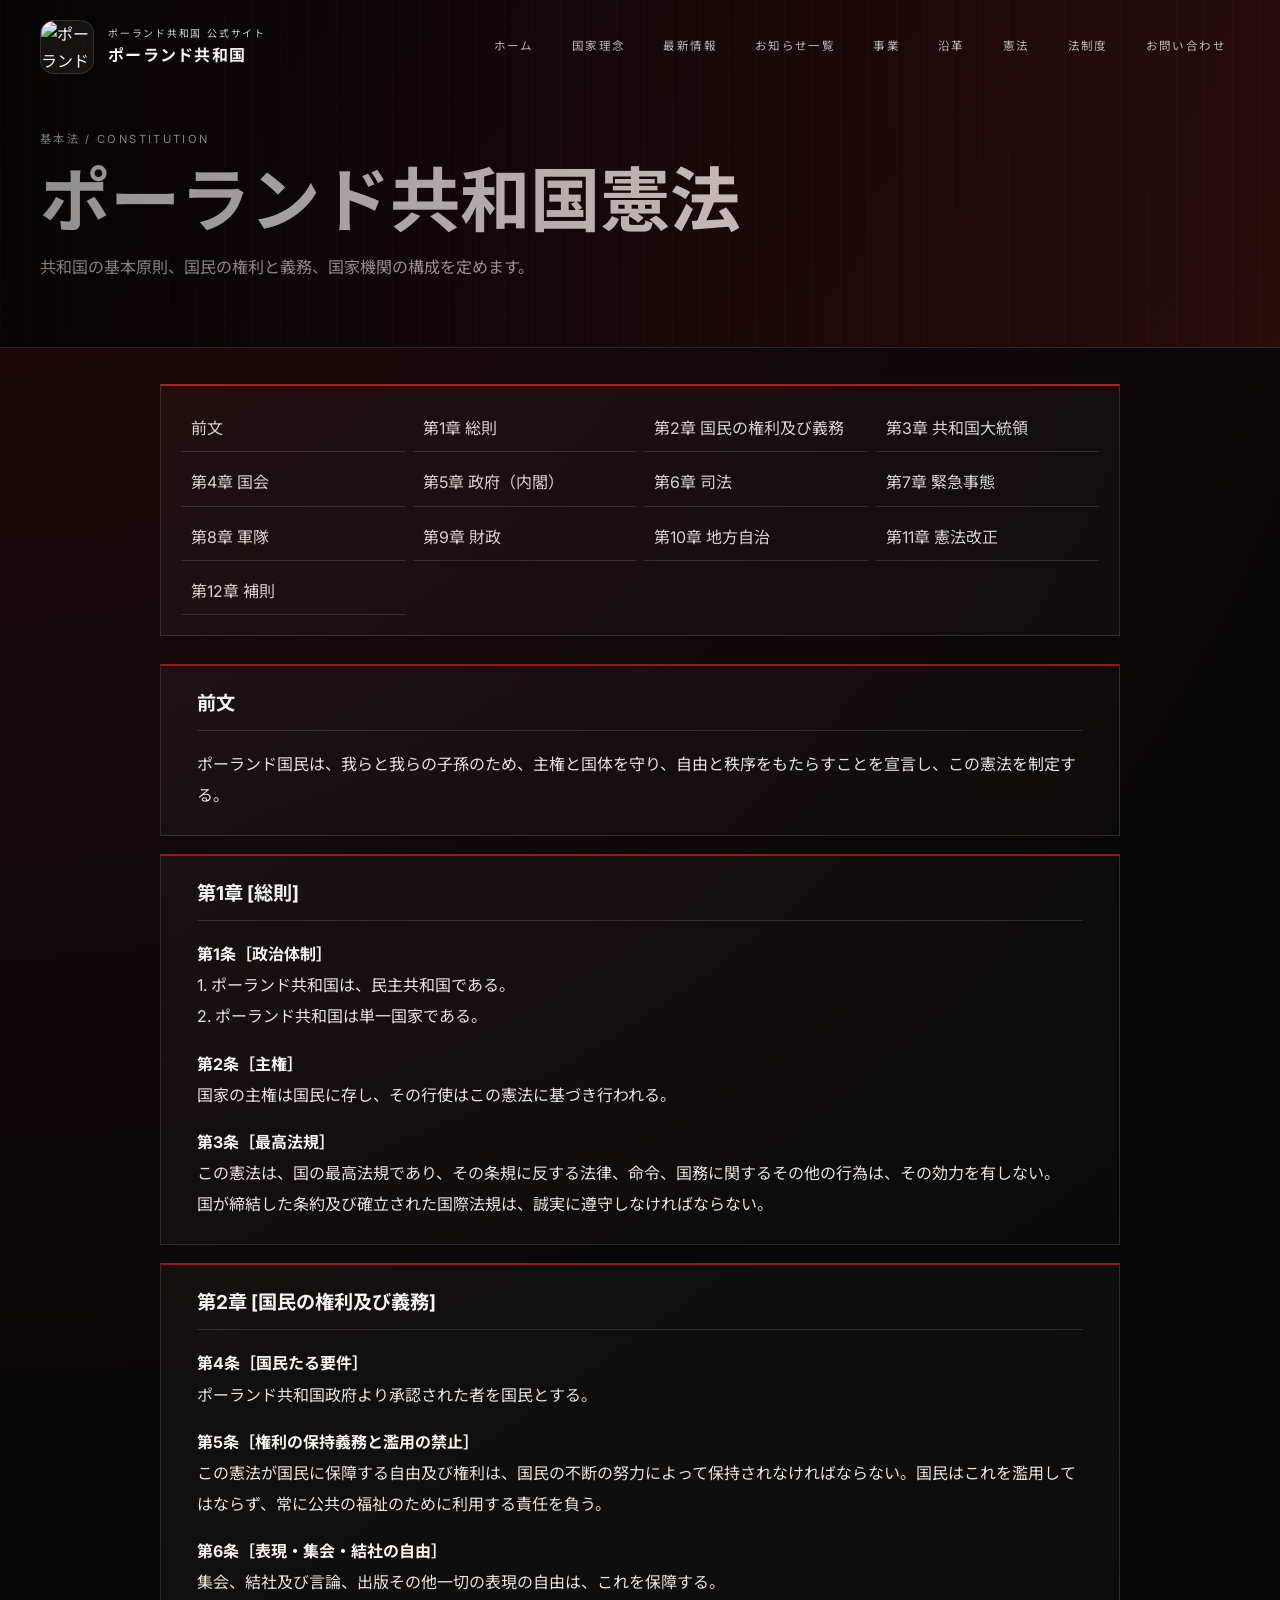
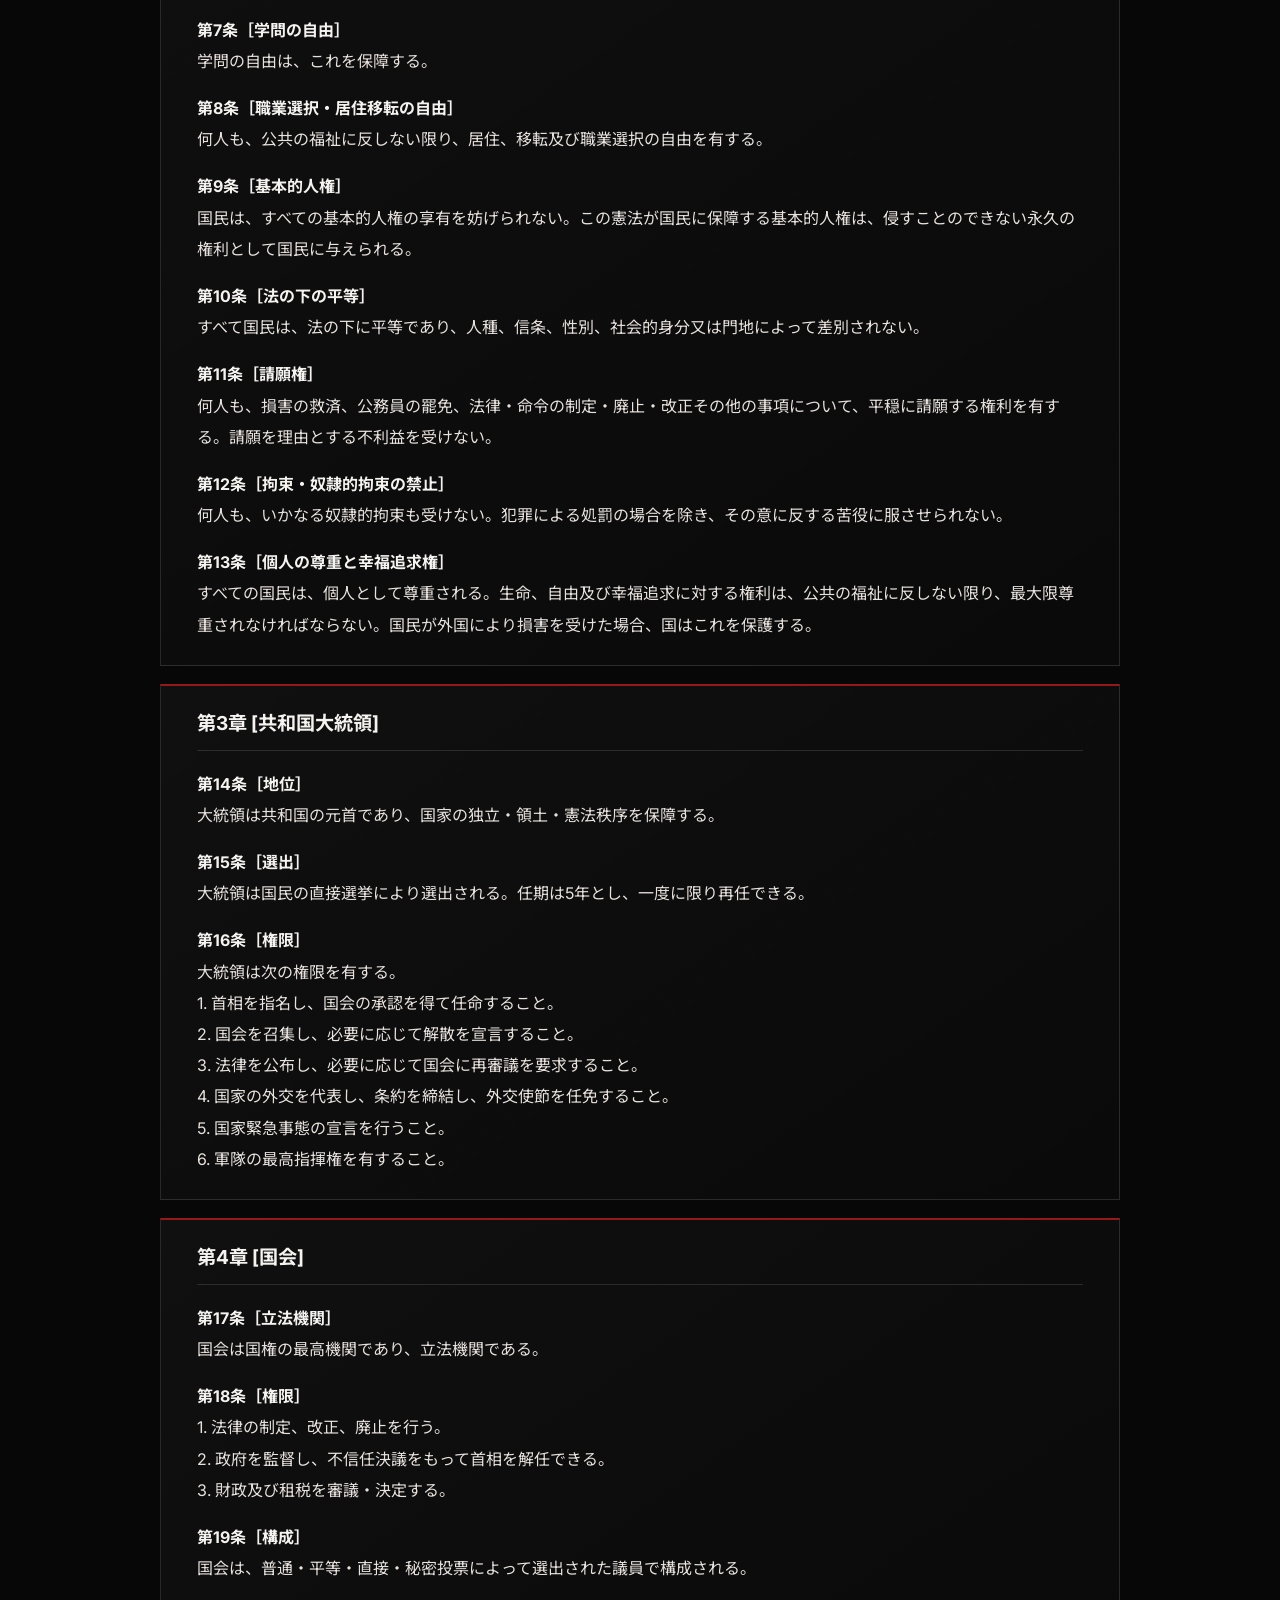
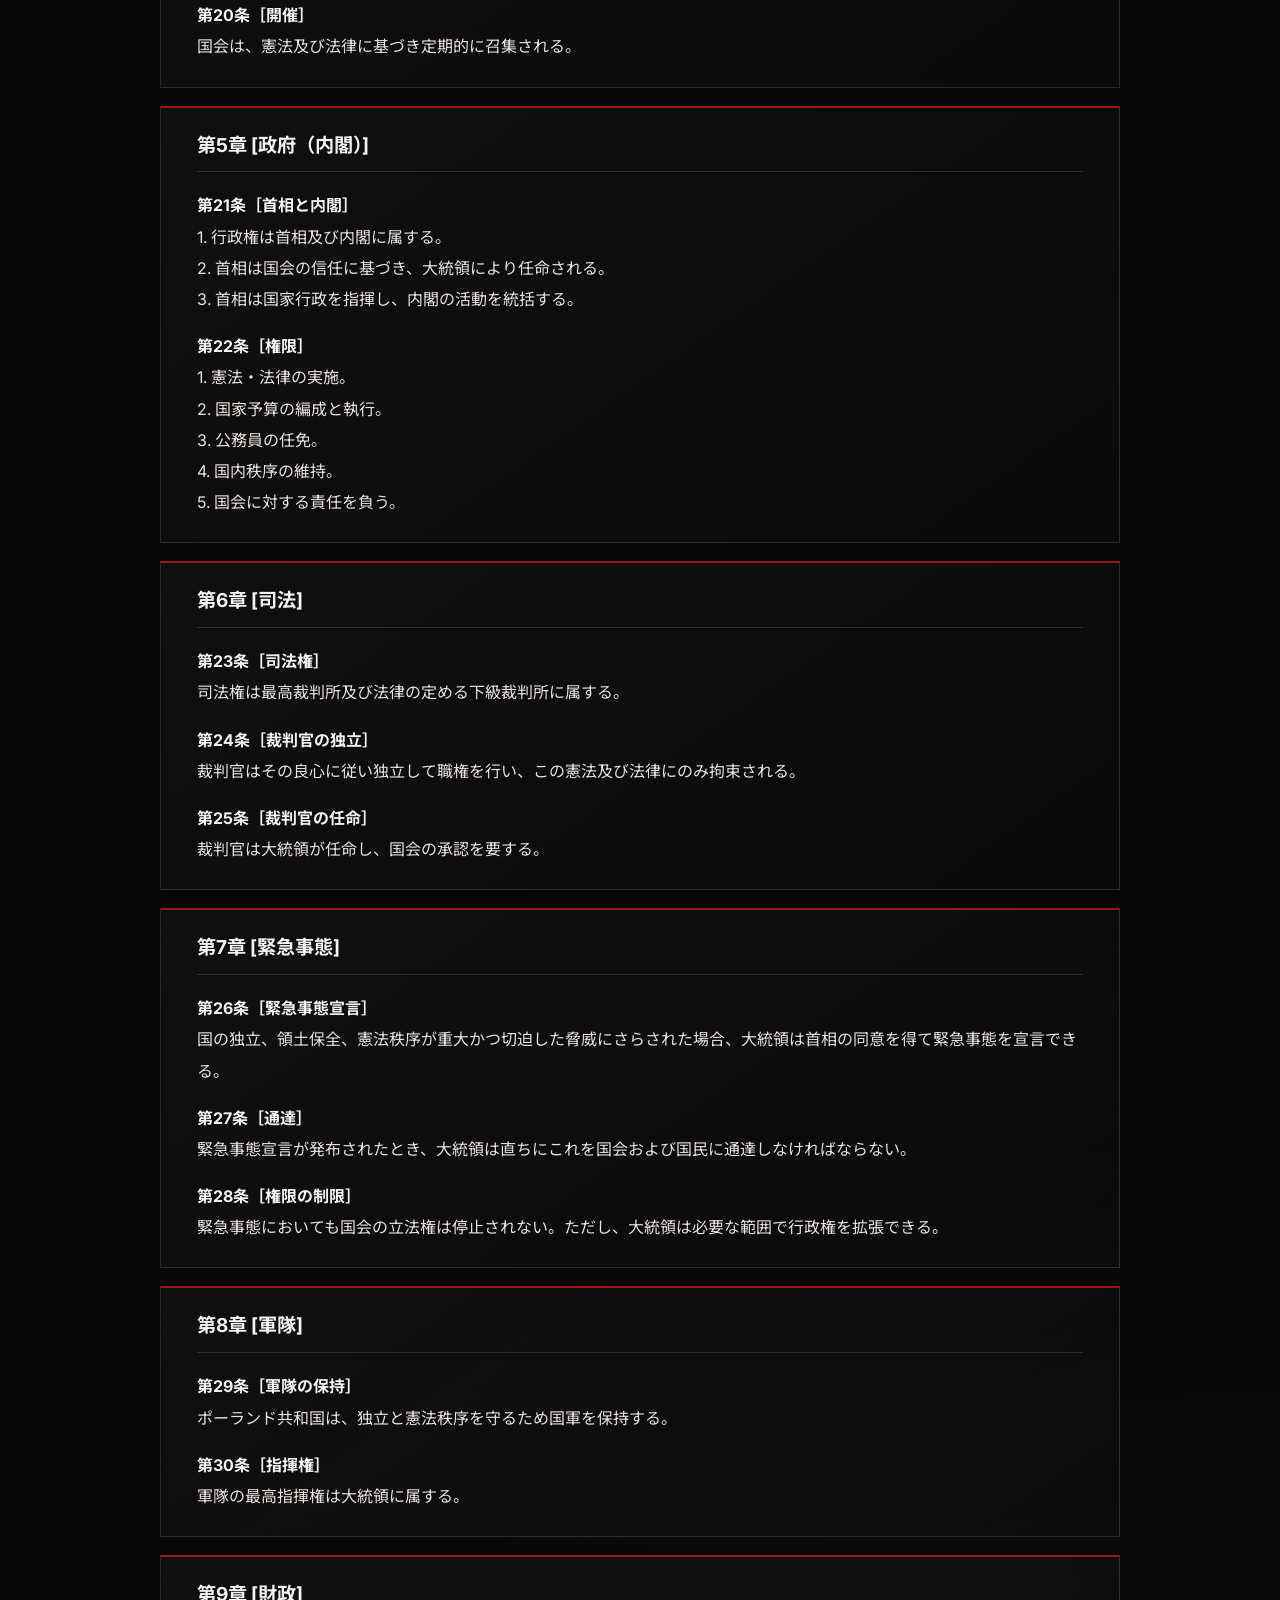
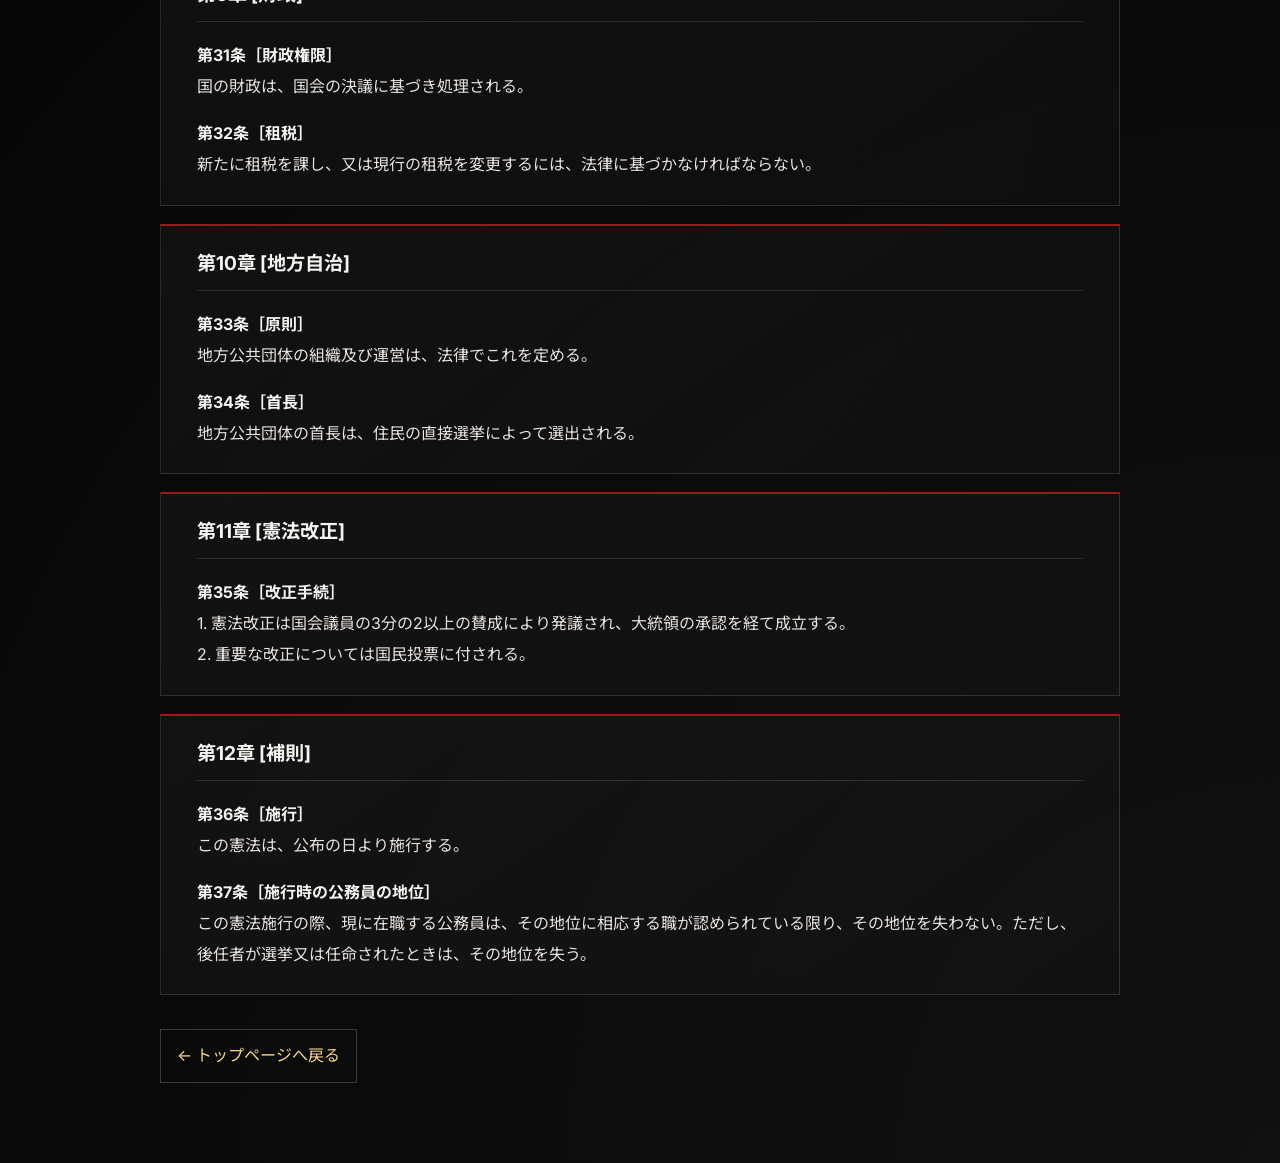
==== commit 8d854a71: "Add files via upload" ====
--- a/constitution.html
+++ b/constitution.html
@@ -29,7 +29,8 @@
       <nav class="main-nav" aria-label="メインナビゲーション">
         <a href="index.html#home">ホーム</a>
         <a href="index.html#overview">国家理念</a>
-        <a href="index.html#news">お知らせ</a>
+        <a href="index.html#news">最新情報</a>
+        <a href="news.html">お知らせ一覧</a>
         <a href="index.html#projects">事業</a>
         <a href="index.html#history">沿革</a>
         <a href="constitution.html" class="is-active" aria-current="page">憲法</a>
--- a/style.css
+++ b/style.css
@@ -404,7 +404,6 @@
 }
 
 .gov-grid,
-.news-grid,
 .project-grid {
   display: grid;
   gap: 18px;
@@ -441,57 +440,93 @@
 }
 
 .news-grid {
-  grid-template-columns: repeat(3, minmax(0, 1fr));
-}
-
-.news-card {
-  border-radius: 20px;
-  border: 1px solid var(--line);
-  padding: 22px 20px 18px;
-  background: rgba(255, 255, 255, 0.02);
-  display: flex;
-  flex-direction: column;
-  min-height: 220px;
-}
-
-.news-card .date {
-  display: inline-block;
-  font-size: 0.72rem;
-  letter-spacing: 0.14em;
+  display: block;
+  border-top: 1px solid var(--line-strong);
+}
+
+.news-status {
+  margin: 0;
+  padding: 18px 0;
+  color: var(--muted);
+}
+
+.news-status[hidden] {
+  display: none;
+}
+
+.news-item {
+  display: grid;
+  grid-template-columns: minmax(140px, 0.3fr) 1fr;
+  column-gap: clamp(20px, 5vw, 72px);
+  padding: 25px 12px;
+  border-bottom: 1px solid var(--line);
+  border-left: 2px solid transparent;
+  transition: background-color 180ms ease, border-color 180ms ease, transform 180ms ease;
+}
+
+.news-item:hover {
+  background: rgba(255, 255, 255, 0.025);
+  border-left-color: var(--primary);
+  transform: translateX(3px);
+}
+
+.news-item-date {
+  grid-column: 1;
+  grid-row: 1 / span 2;
   color: var(--accent-strong);
-  text-transform: uppercase;
-}
-
-.news-card .tag {
-  display: inline-block;
-  margin-top: 14px;
-  padding: 7px 10px;
-  width: fit-content;
-  border-radius: 999px;
-  font-size: 0.64rem;
+  font-size: 0.76rem;
+  font-weight: 700;
   letter-spacing: 0.12em;
   text-transform: uppercase;
-  border: 1px solid var(--line);
-  color: var(--muted);
-}
-
-.news-card h3 {
-  font-size: 1.35rem;
-  margin: 18px 0 10px;
-  letter-spacing: -0.05em;
-}
-
-.news-card p {
-  margin: 0 0 18px;
-  color: var(--muted);
-}
-
-.news-card a {
-  margin-top: auto;
+  padding-top: 4px;
+}
+
+.news-item-title {
+  grid-column: 2;
+  margin: 0 0 7px;
+  font-size: clamp(1.15rem, 2vw, 1.5rem);
+  letter-spacing: -0.035em;
+}
+
+.news-item-content {
+  grid-column: 2;
+  margin: 0;
+  color: var(--muted);
+}
+
+.news-grid[data-news-limit="3"] .news-item-content {
+  display: -webkit-box;
+  -webkit-box-orient: vertical;
+  -webkit-line-clamp: 3;
+  overflow: hidden;
+}
+
+.news-grid[data-news-limit="3"] .news-item.is-expanded .news-item-content {
+  display: block;
+  max-height: none;
+  -webkit-line-clamp: unset;
+}
+
+.news-read-more {
+  grid-column: 2;
+  justify-self: start;
+  margin-top: 8px;
+  padding: 0;
+  border: 0;
+  background: none;
   color: var(--accent-strong);
-  font-size: 0.74rem;
-  letter-spacing: 0.12em;
-  text-transform: uppercase;
+  font: inherit;
+  font-size: 0.82rem;
+  cursor: pointer;
+  transition: color 180ms ease;
+}
+
+.news-read-more:hover {
+  color: var(--text);
+}
+
+.news-read-more[hidden] {
+  display: none;
 }
 
 .project-grid {
@@ -924,7 +959,6 @@
 
 @media (max-width: 900px) {
   .gov-grid,
-  .news-grid,
   .project-grid,
   .contact-grid,
   .overview-grid,
@@ -944,7 +978,6 @@
   }
 
   .gov-grid,
-  .news-grid,
   .project-grid {
     grid-template-columns: 1fr 1fr;
   }
@@ -994,11 +1027,24 @@
 
   .overview-grid,
   .gov-grid,
-  .news-grid,
   .project-grid,
   .contact-grid,
   .document-links {
     grid-template-columns: 1fr;
+  }
+
+  .news-item {
+    grid-template-columns: 1fr;
+    row-gap: 5px;
+    padding: 20px 10px;
+  }
+
+  .news-item-date,
+  .news-item-title,
+  .news-item-content,
+  .news-read-more {
+    grid-column: 1;
+    grid-row: auto;
   }
 
   .footer-inner,
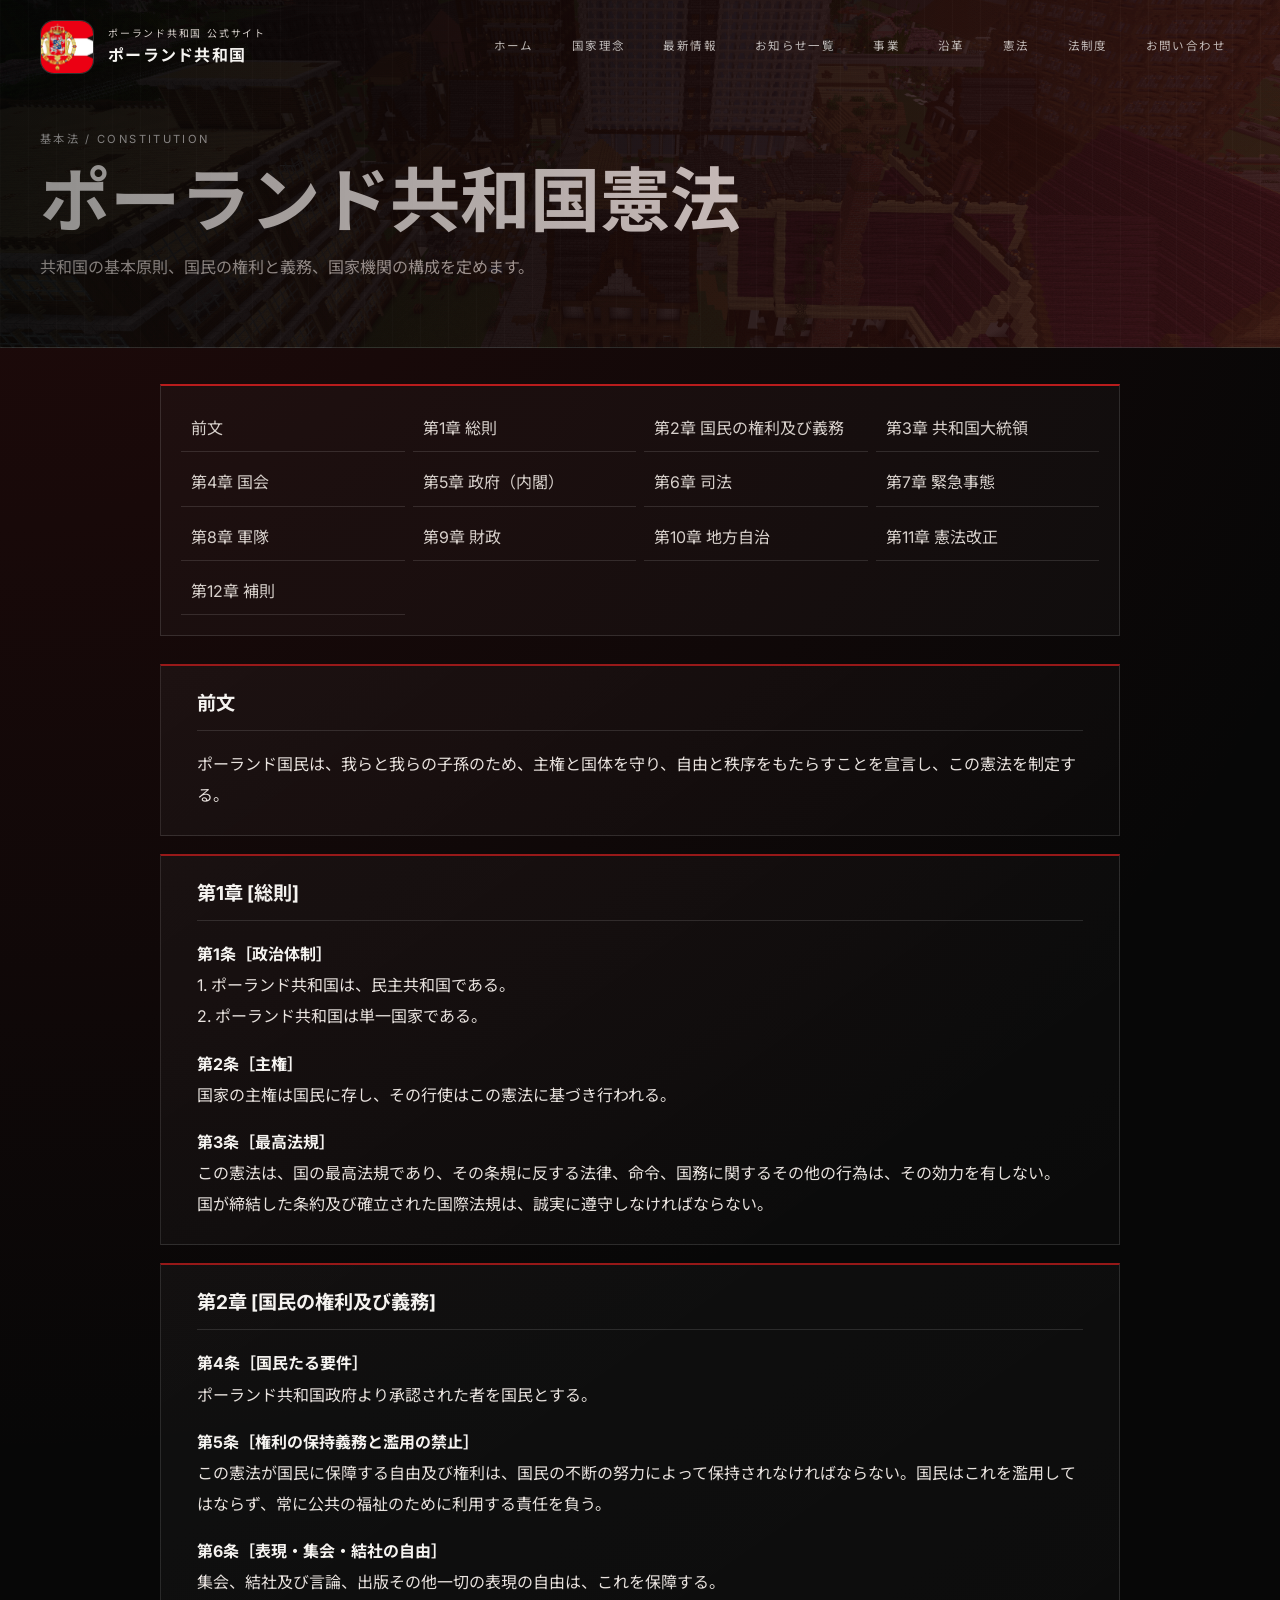
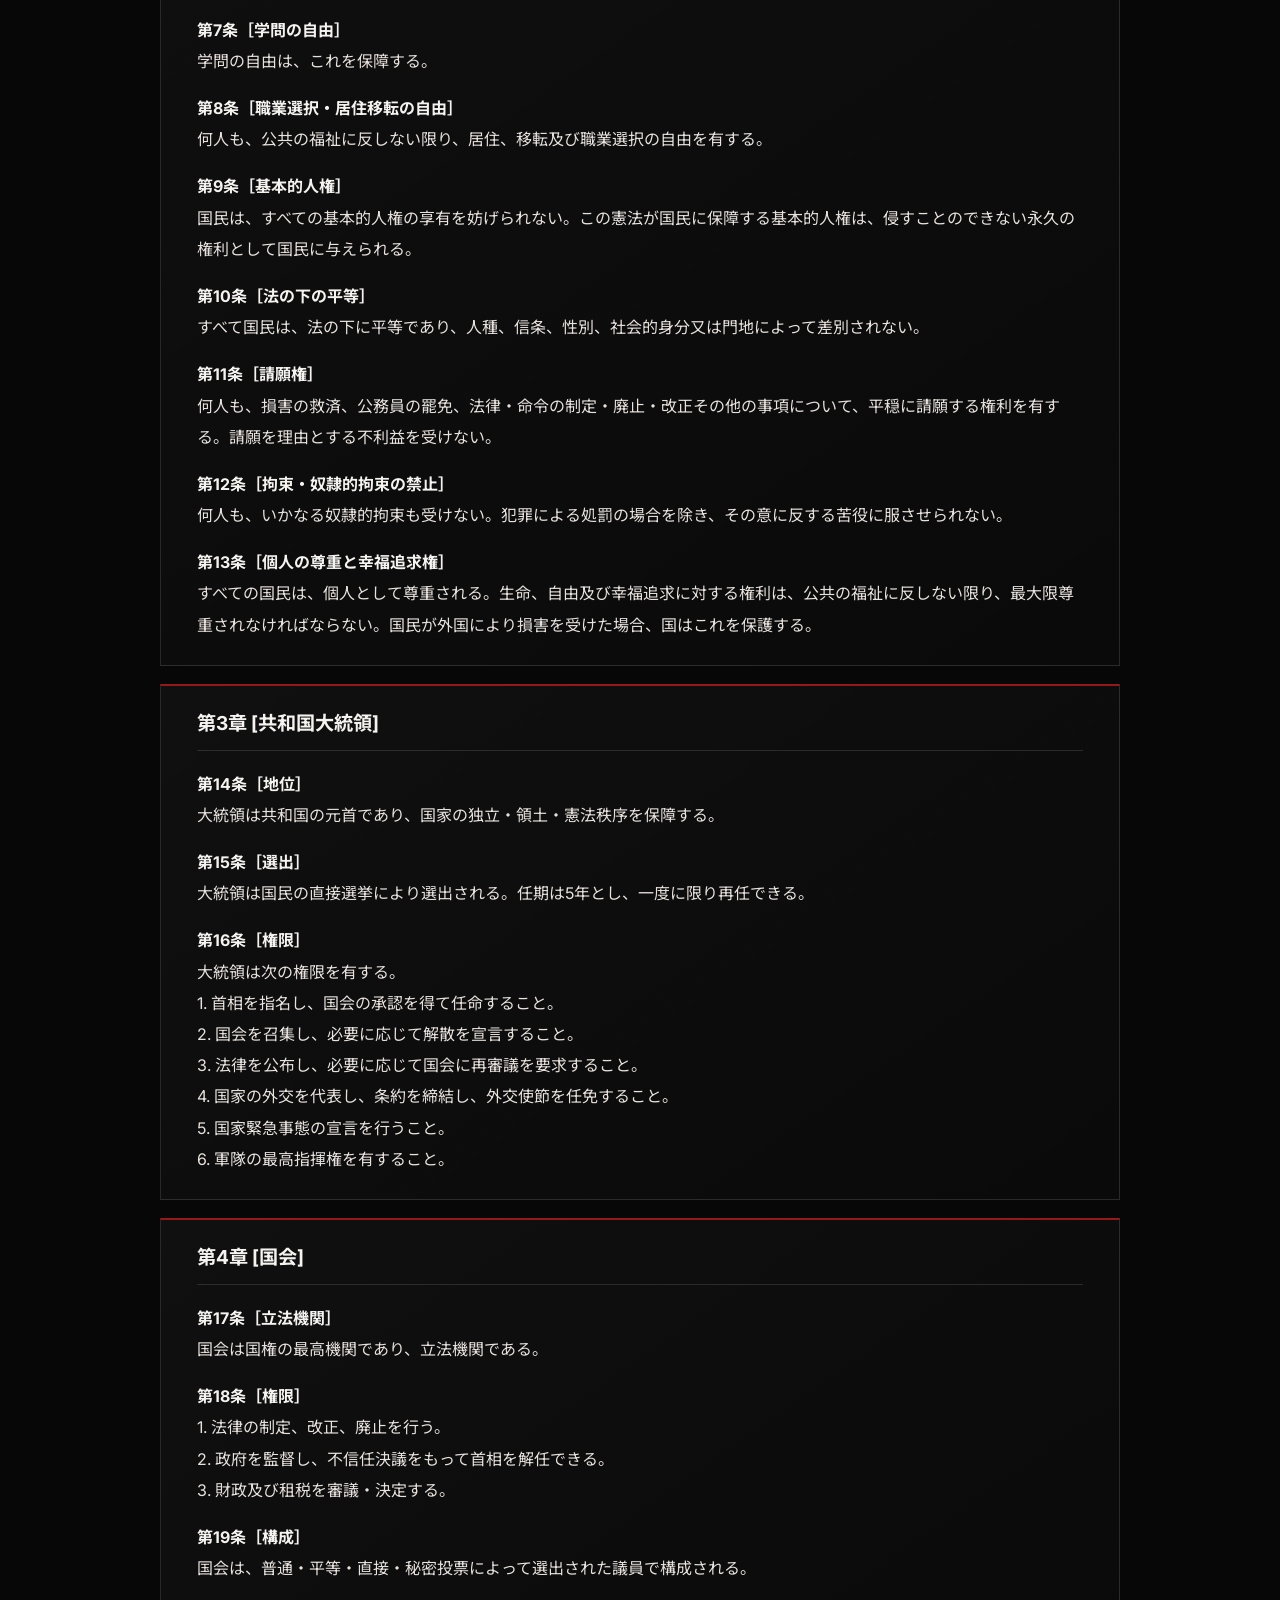
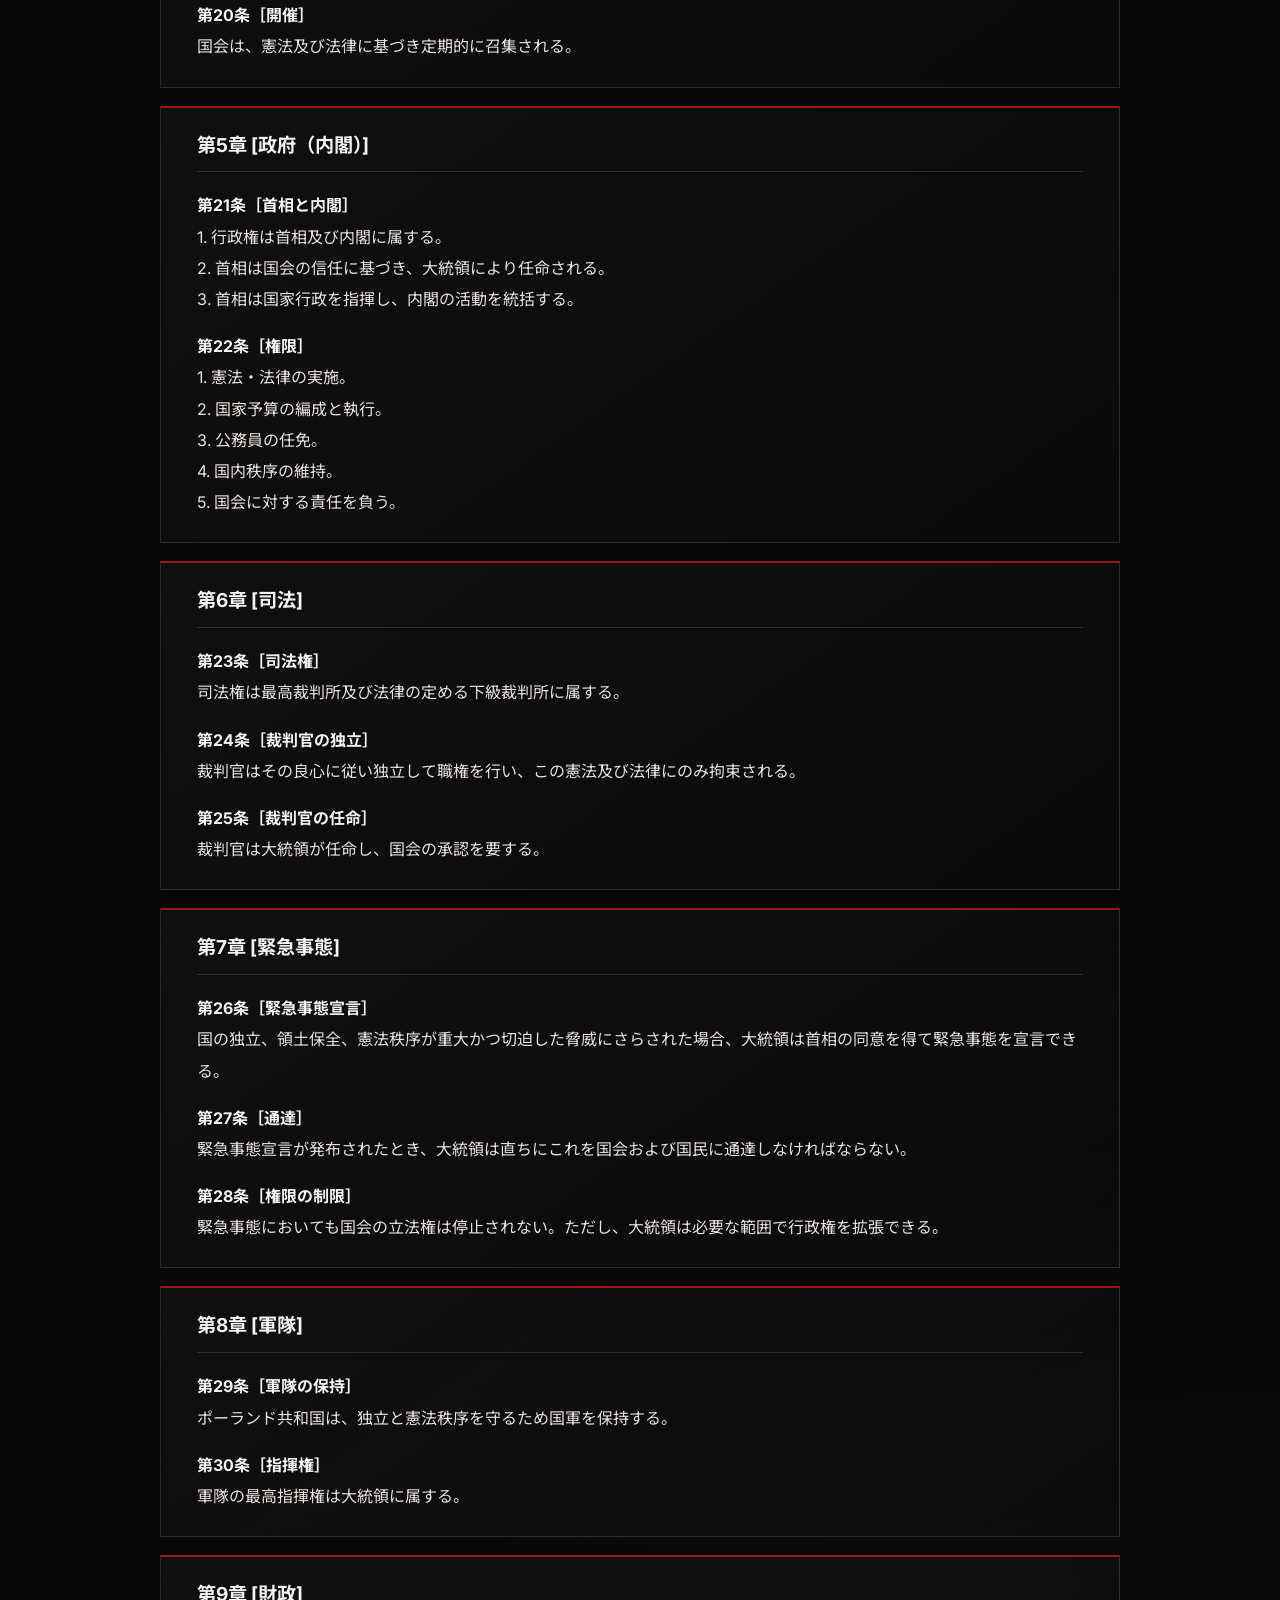
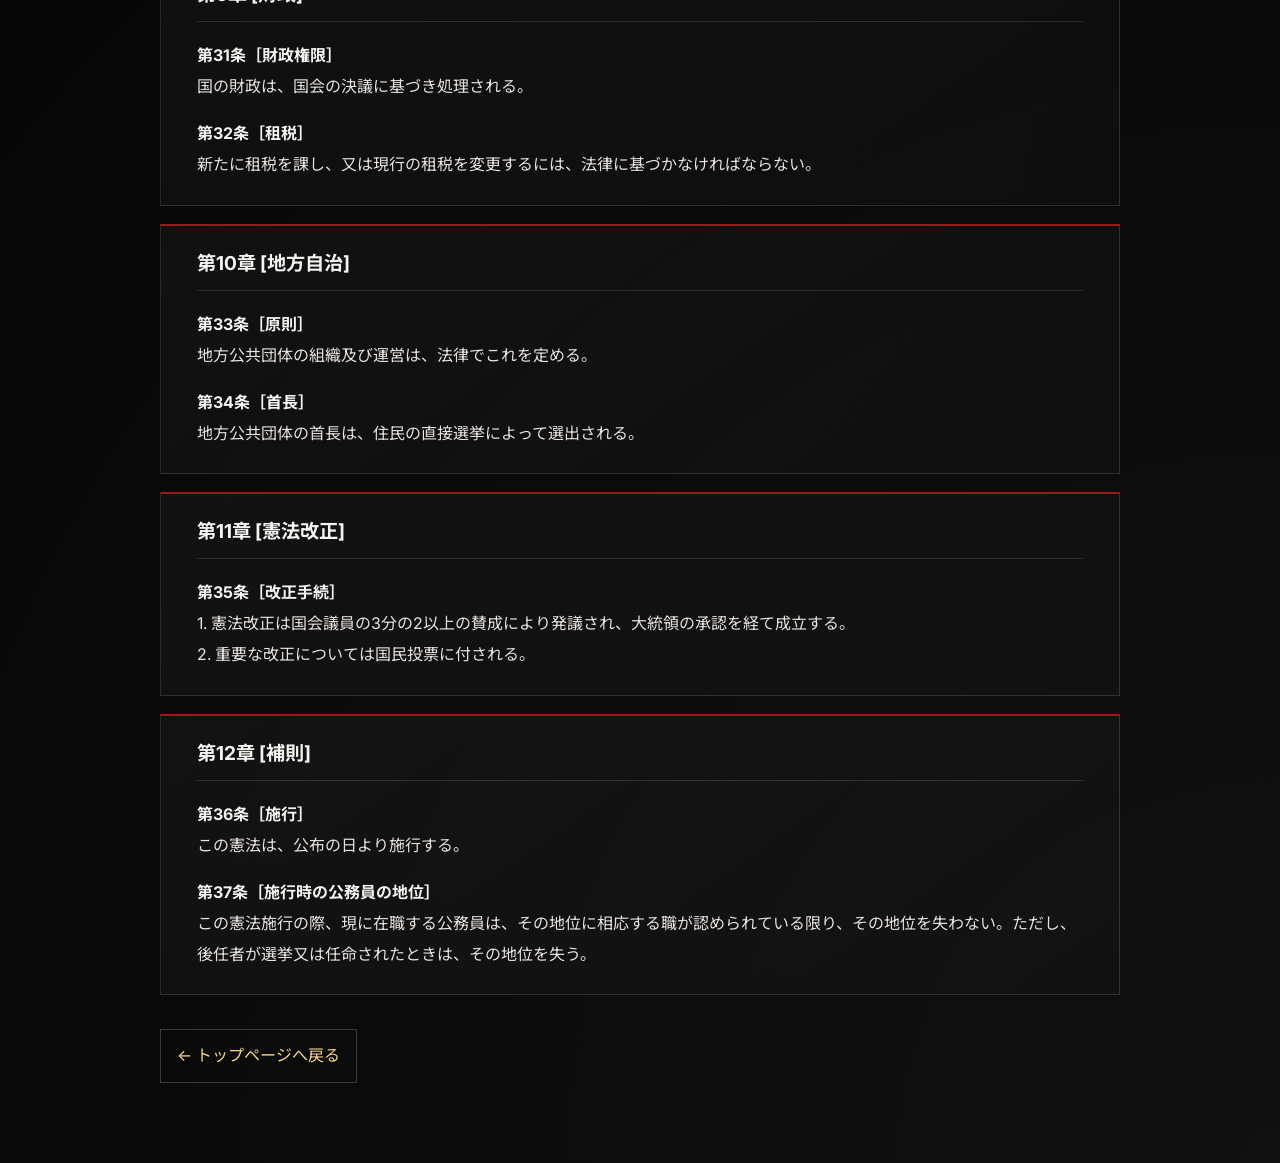
==== commit 05ec9392: "Add files via upload" ====
--- a/constitution.html
+++ b/constitution.html
@@ -11,7 +11,7 @@
   <link href="https://fonts.googleapis.com/css2?family=Inter:wght@400;500;600;700;800;900&family=Noto+Sans+JP:wght@400;500;700;800;900&display=swap" rel="stylesheet" />
   <meta property="og:title" content="ポーランド共和国 憲法" />
 <meta property="og:description" content="ポーランド共和国の憲法を掲載しています。" />
-<meta property="og:image" content="https://kingdomofpoland.github.io/official.github.io/header.jpg" />
+<meta property="og:image" content="https://kingdomofpoland.github.io/official.github.io/photo/header.jpg" />
 <meta property="og:url" content="https://kingdomofpoland.github.io/official.github.io/" />
 <meta property="og:type" content="website" />
 
@@ -22,7 +22,7 @@
   <header class="site-header document-header">
     <div class="topbar">
       <a class="brand-wrap" href="index.html">
-        <img src="flag.png" alt="ポーランド共和国の国旗" class="brand-mark" />
+        <img src="photo/flag.png" alt="ポーランド共和国の国旗" class="brand-mark" />
         <span><span class="brand-kicker">ポーランド共和国 公式サイト</span><strong class="brand-name">ポーランド共和国</strong></span>
       </a>
       <button class="nav-toggle" aria-label="メニューを開く" aria-expanded="false"><span></span><span></span><span></span></button>
--- a/style.css
+++ b/style.css
@@ -55,7 +55,7 @@
   overflow: hidden;
   background:
     linear-gradient(135deg, rgba(6, 6, 6, 0.88), rgba(22, 10, 10, 0.78)),
-    url("header.jpg") center/cover no-repeat;
+    url("photo/header.jpg") center/cover no-repeat;
   border-bottom: 1px solid var(--line);
 }
 
@@ -83,6 +83,7 @@
 }
 
 .topbar {
+  z-index: 2;
   width: min(var(--max-width), calc(100% - 32px));
   margin: 0 auto;
   display: flex;
@@ -456,7 +457,7 @@
 
 .news-item {
   display: grid;
-  grid-template-columns: minmax(140px, 0.3fr) 1fr;
+  grid-template-columns: minmax(140px, 0.3fr) minmax(0, 1fr);
   column-gap: clamp(20px, 5vw, 72px);
   padding: 25px 12px;
   border-bottom: 1px solid var(--line);
@@ -483,15 +484,67 @@
 
 .news-item-title {
   grid-column: 2;
+  min-width: 0;
   margin: 0 0 7px;
   font-size: clamp(1.15rem, 2vw, 1.5rem);
   letter-spacing: -0.035em;
+  overflow-wrap: anywhere;
+}
+
+.news-grid[data-news-limit="all"] .news-item-title {
+  position: relative;
+  display: block;
+  grid-column: 1 / -1;
+  padding-right: 30px;
+  margin: 0;
+  cursor: pointer;
+  list-style: none;
+}
+
+.news-grid[data-news-limit="all"] .news-item-title > span {
+  display: block;
+}
+
+.news-grid[data-news-limit="all"] .news-item-title::-webkit-details-marker {
+  display: none;
+}
+
+.news-grid[data-news-limit="all"] .news-item-title::after {
+  content: "+";
+  position: absolute;
+  top: 50%;
+  right: 0;
+  color: var(--accent-strong);
+  transform: translateY(-50%);
+}
+
+.news-grid[data-news-limit="all"] .news-item[open] > .news-item-title::after {
+  content: "−";
+}
+
+.news-grid[data-news-limit="all"] .news-item-title:focus-visible {
+  outline: 2px solid var(--accent-strong);
+  outline-offset: 4px;
+}
+
+.news-grid[data-news-limit="all"] .news-item-date,
+.news-grid[data-news-limit="all"] .news-item-content {
+  grid-column: 1 / -1;
+  grid-row: auto;
+}
+
+.news-grid[data-news-limit="all"] .news-item-date {
+  flex: 0 0 auto;
+  padding-top: 0;
 }
 
 .news-item-content {
   grid-column: 2;
+  min-width: 0;
   margin: 0;
   color: var(--muted);
+  overflow-wrap: anywhere;
+  white-space: pre-wrap;
 }
 
 .news-grid[data-news-limit="3"] .news-item-content {
@@ -550,6 +603,13 @@
   background:
     linear-gradient(145deg, rgba(185, 28, 28, 0.12), rgba(255, 255, 255, 0.03)),
     linear-gradient(120deg, #1a1a1a, #292929);
+}
+
+.project-image {
+  display: block;
+  width: 100%;
+  height: 100%;
+  object-fit: cover;
 }
 
 .project-visual::before,
@@ -984,6 +1044,10 @@
 }
 
 @media (max-width: 720px) {
+  .site-header.menu-open {
+    overflow: visible;
+  }
+
   .topbar {
     align-items: flex-start;
     padding-top: 16px;
@@ -996,9 +1060,13 @@
   .main-nav {
     display: none;
     position: absolute;
-    top: 78px;
+    top: calc(100% + 8px);
     right: 16px;
     left: 16px;
+    max-height: calc(100vh - 100px);
+    max-height: calc(100dvh - 100px);
+    overflow-y: auto;
+    overscroll-behavior: contain;
     padding: 18px 14px;
     background: rgba(18, 18, 18, 0.96);
     border: 1px solid var(--line);
